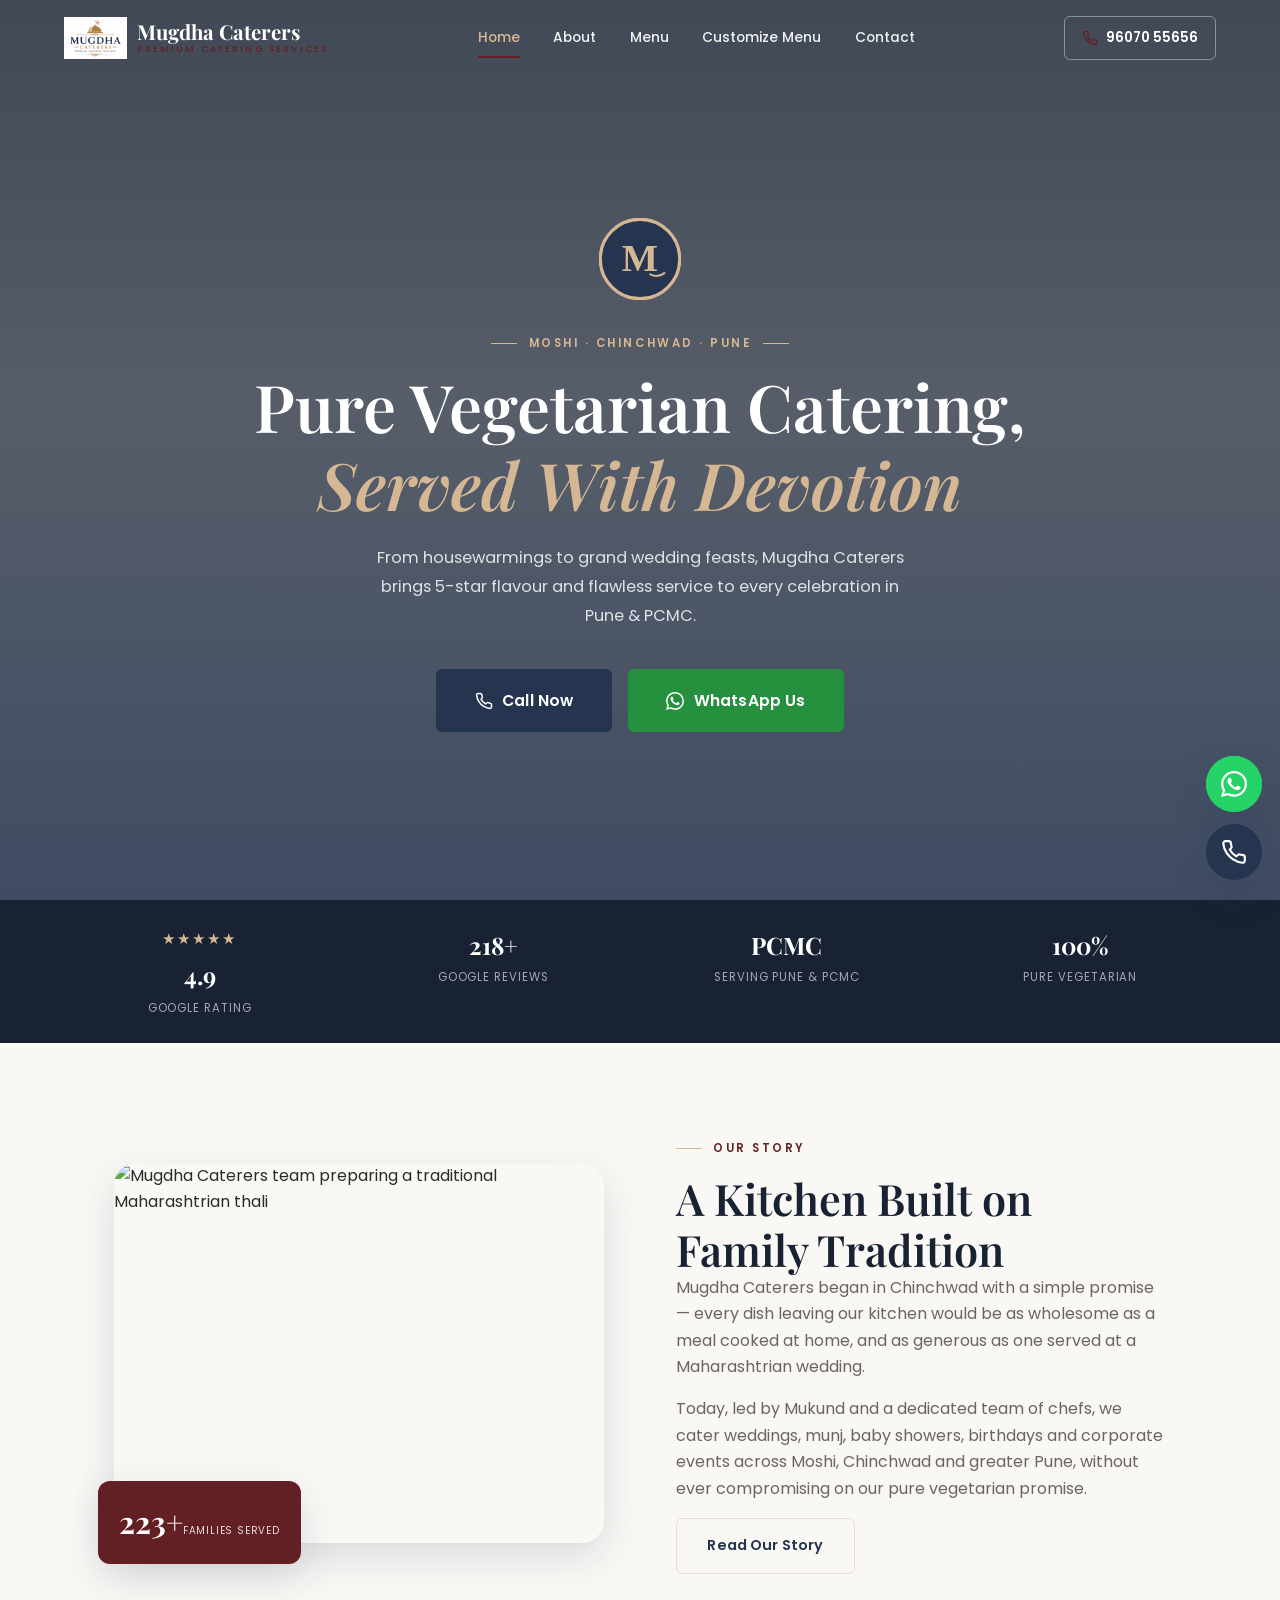
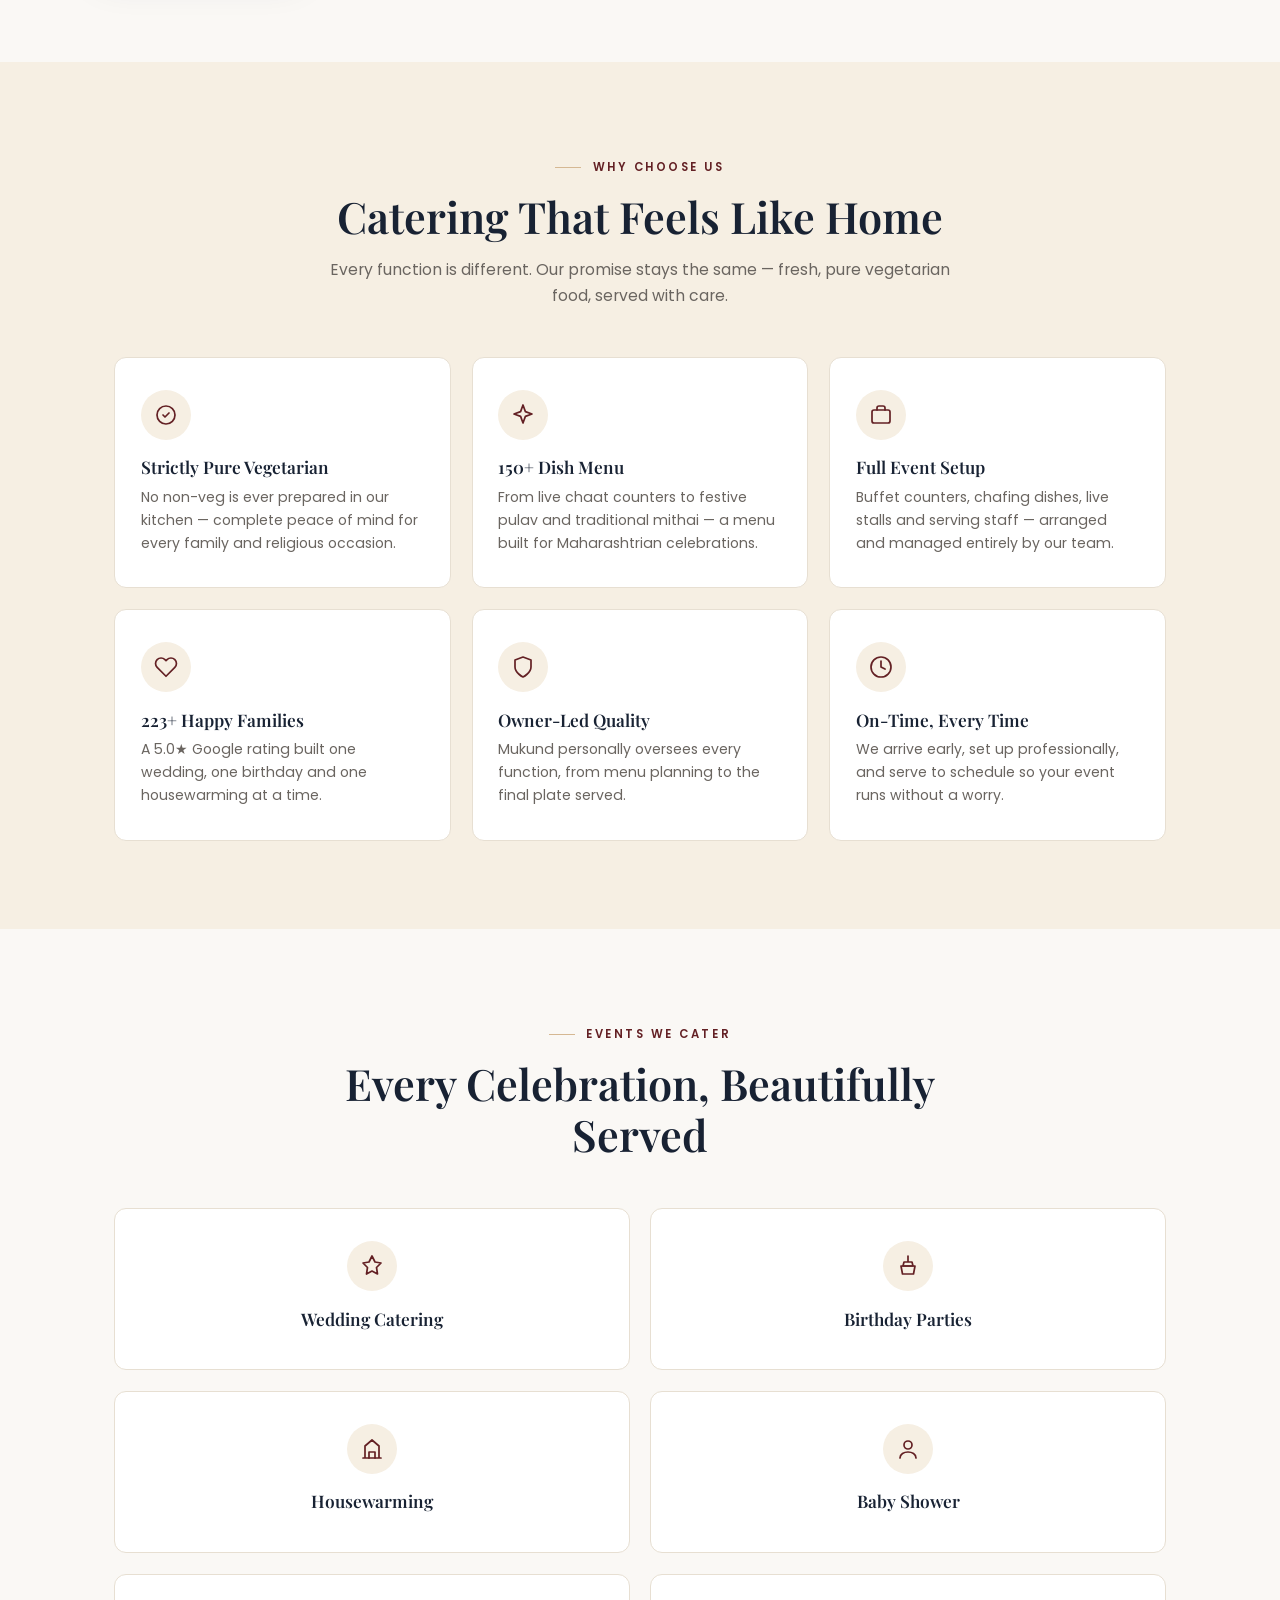
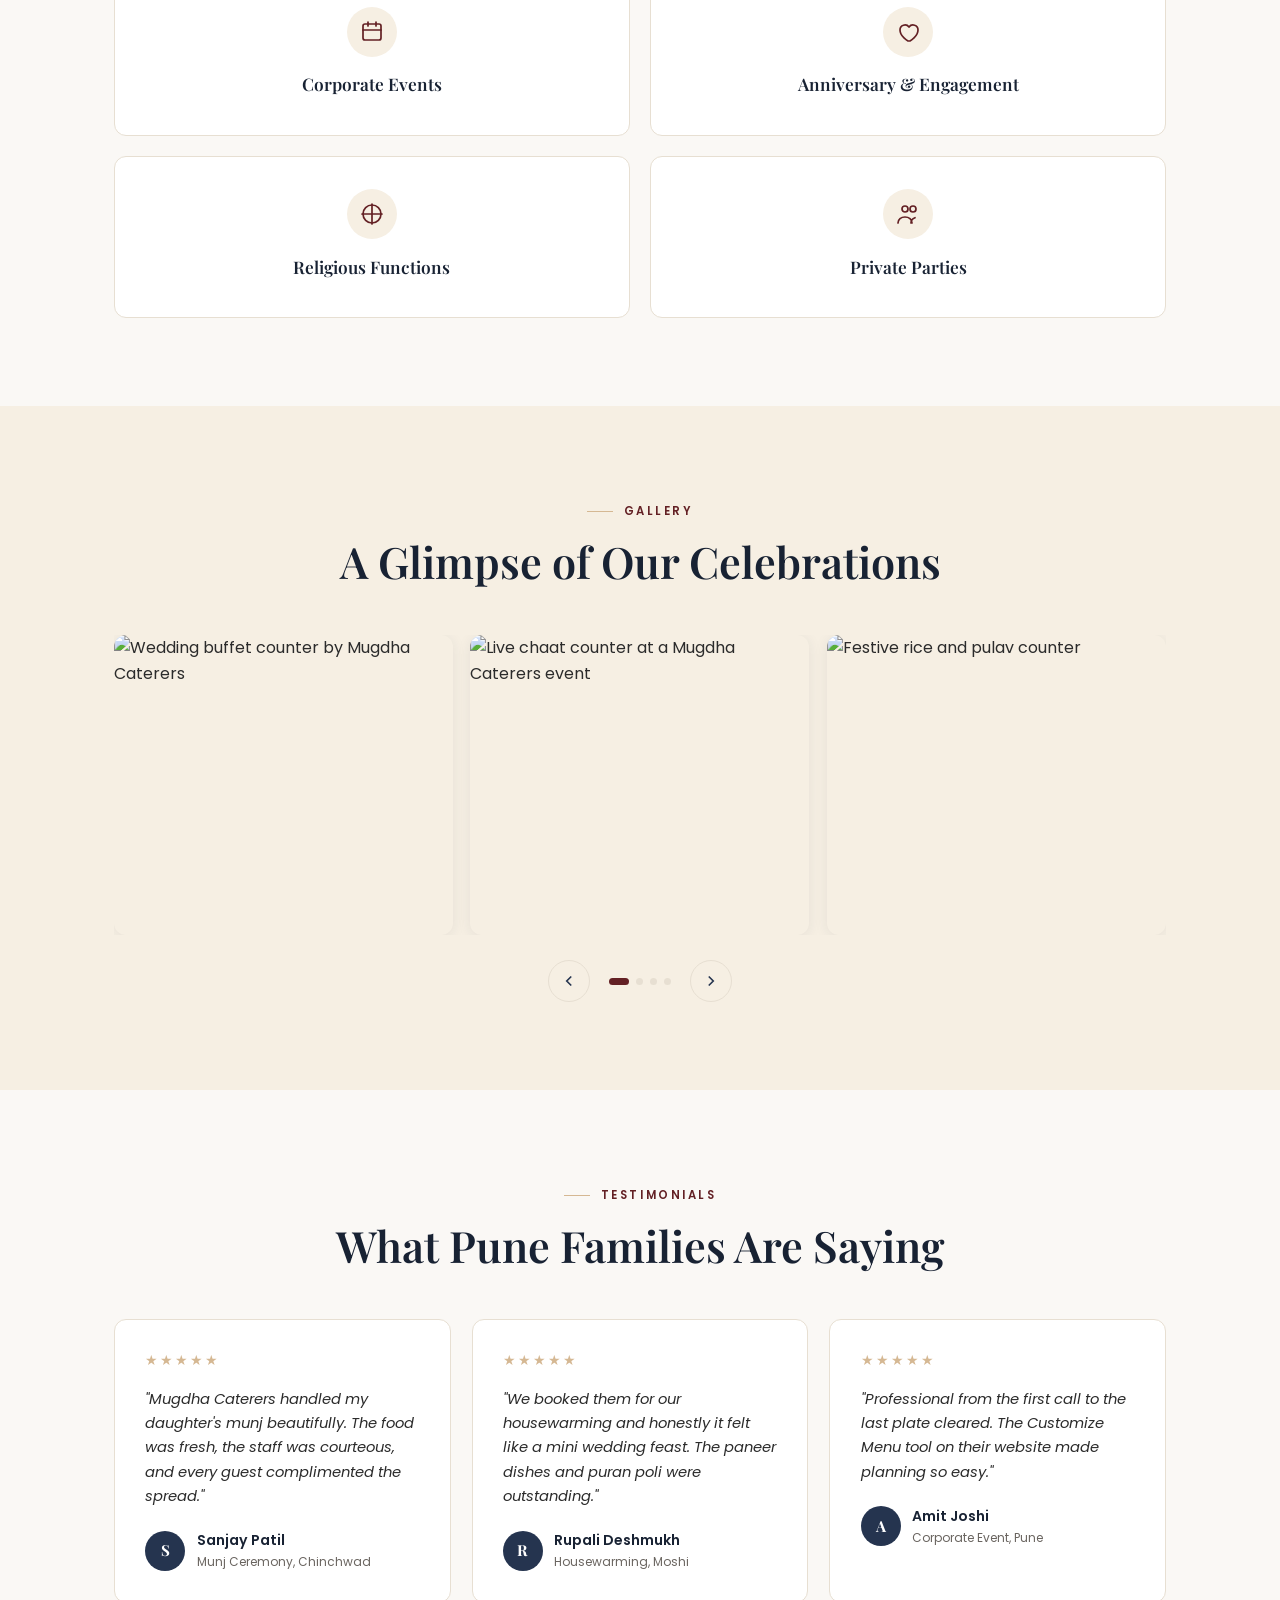
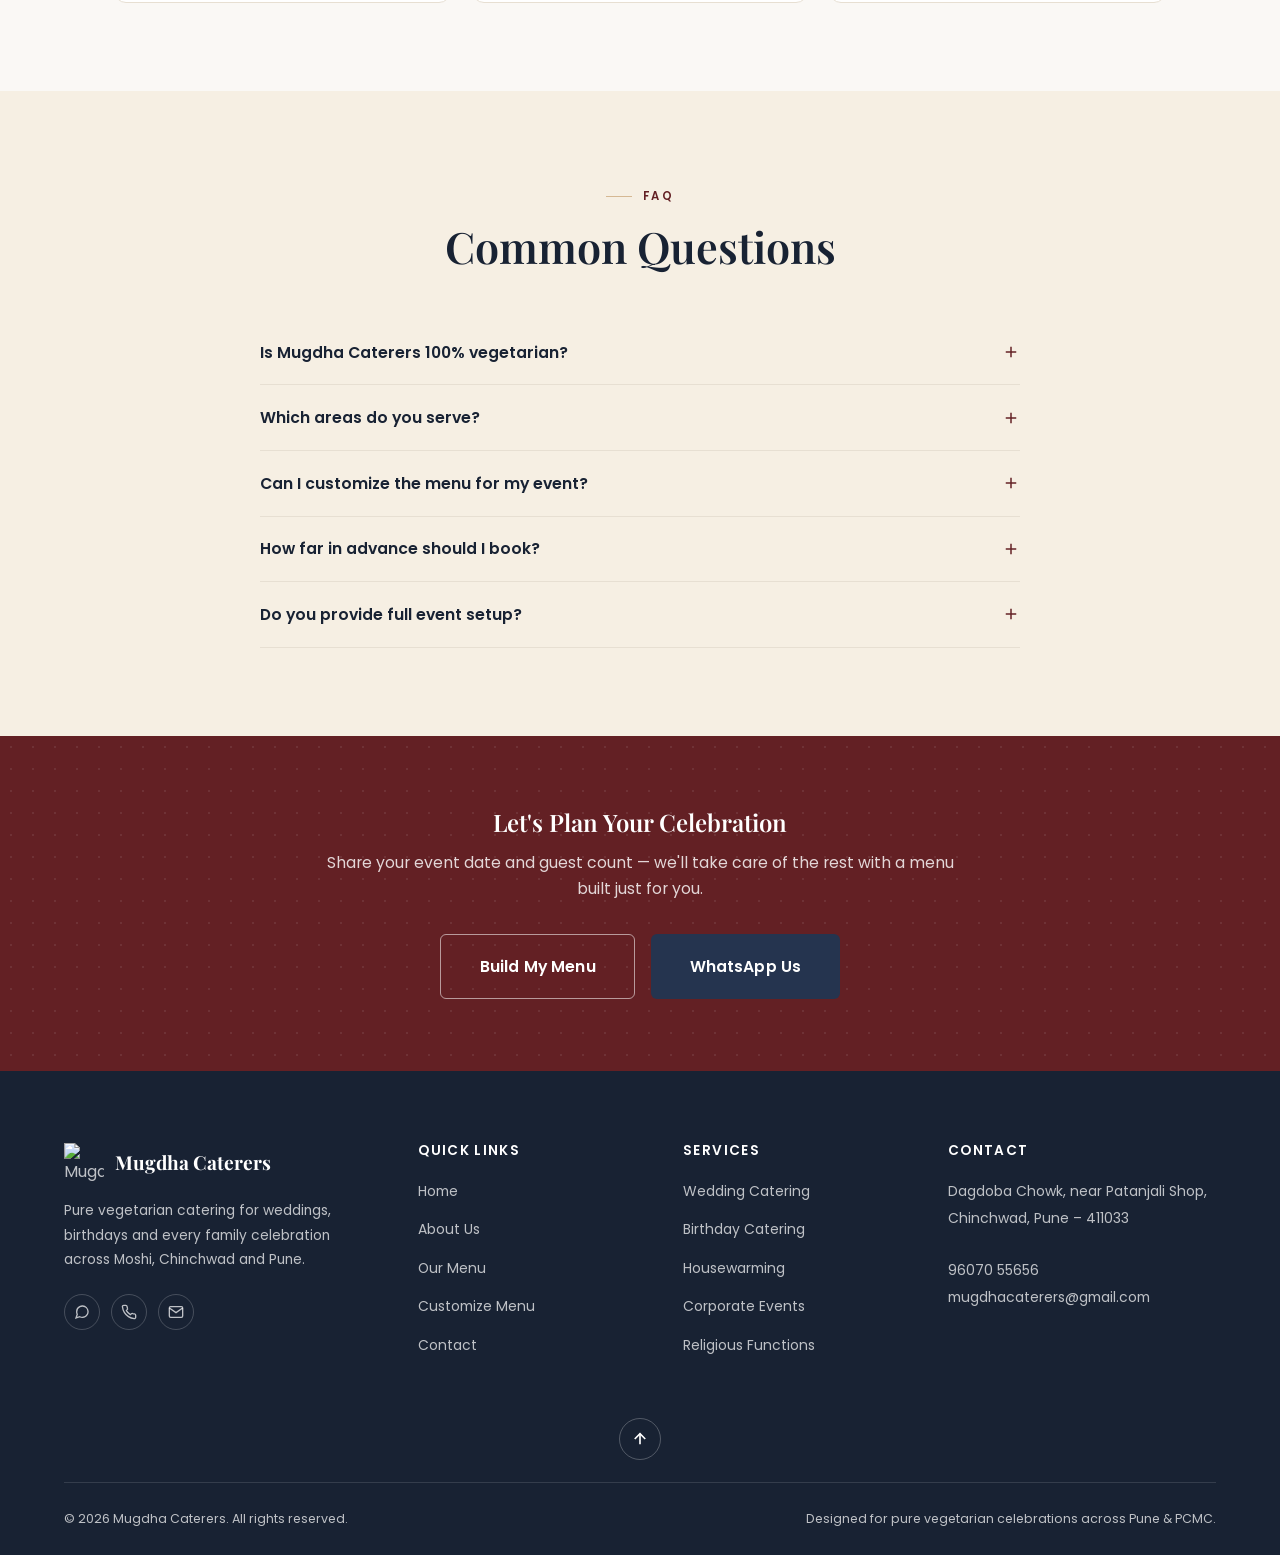
==== index.html @ 94ee7445 "Initial commit" ====
<!DOCTYPE html>
<html lang="en">
<head>
<meta charset="UTF-8" />
<meta name="viewport" content="width=device-width, initial-scale=1.0" />
<title>Mugdha Caterers | Pure Vegetarian Catering in Moshi, Pune</title>
<meta name="description" content="Mugdha Caterers — 5.0★ rated pure vegetarian catering in Moshi &amp; Chinchwad, Pune. Weddings, birthdays, housewarming, corporate &amp; religious functions. 223+ happy families served." />
<meta name="keywords" content="Mugdha Caterers, pure veg catering Moshi, catering services Chinchwad, wedding caterer Pune, birthday catering PCMC" />
<meta name="robots" content="index, follow" />
<link rel="canonical" href="https://mugdhacaterers.in/index.html" />
<meta property="og:type" content="website" />
<meta property="og:title" content="Mugdha Caterers | Pure Vegetarian Catering in Moshi, Pune" />
<meta property="og:description" content="5.0★ rated pure vegetarian catering for weddings, birthdays and every celebration across Moshi, Chinchwad &amp; PCMC." />
<meta property="og:image" content="hero.jpg" />
<meta property="og:url" content="https://mugdhacaterers.in/index.html" />
<meta name="twitter:card" content="summary_large_image" />
<meta name="twitter:title" content="Mugdha Caterers | Pure Vegetarian Catering in Moshi, Pune" />
<meta name="twitter:description" content="5.0★ rated pure vegetarian catering for weddings, birthdays and every celebration across Moshi, Chinchwad &amp; PCMC." />
<script type="application/ld+json">
{"@context":"https://schema.org","@type":"LocalBusiness","name":"Mugdha Caterers","image":"https://mugdhacaterers.in/logo-full.png","telephone":"+919607055656","email":"mugdhacaterers@gmail.com","priceRange":"$$","servesCuisine":"Indian Vegetarian","address":{"@type":"PostalAddress","streetAddress":"Dagdoba Chowk, near Patanjali Shop, Chinchwad","addressLocality":"Pune","addressRegion":"Maharashtra","postalCode":"411033","addressCountry":"IN"},"areaServed":["Moshi","Chinchwad","PCMC","Pune"],"aggregateRating":{"@type":"AggregateRating","ratingValue":"5.0","reviewCount":"223"},"url":"https://mugdhacaterers.in"}
</script>
<link rel="icon" type="image/svg+xml" href="favicon.svg" />
<link rel="preconnect" href="https://fonts.googleapis.com">
<link href="https://fonts.googleapis.com/css2?family=Playfair+Display:ital,wght@0,500;0,600;0,700;1,500;1,600&family=Poppins:wght@400;500;600;700&display=swap" rel="stylesheet">
<link rel="stylesheet" href="style.css" />
</head>
<body>

<!-- NAV -->
<nav class="site-nav on-dark" id="siteNav">
  <div class="nav-inner">
    <a href="index.html" class="nav-logo">
      <img src="logo.png" alt="Mugdha Caterers logo" width="42" height="42" />
      <span class="nav-logo-text">Mugdha Caterers<span>Premium Catering Services</span></span>
    </a>
    <div class="nav-links">
      <a href="index.html">Home</a>
      <a href="about.html">About</a>
      <a href="menu.html">Menu</a>
      <a href="customize-menu.html">Customize Menu</a>
      <a href="contact.html">Contact</a>
    </div>
    <div class="nav-cta">
      <a href="tel:+919607055656" class="nav-call"><svg viewBox="0 0 24 24" fill="none"><path d="M22 16.92v3a2 2 0 0 1-2.18 2 19.79 19.79 0 0 1-8.63-3.07 19.5 19.5 0 0 1-6-6 19.79 19.79 0 0 1-3.07-8.67A2 2 0 0 1 4.11 2h3a2 2 0 0 1 2 1.72c.12.89.32 1.76.59 2.6a2 2 0 0 1-.45 2.11L8.09 9.91a16 16 0 0 0 6 6l1.48-1.16a2 2 0 0 1 2.11-.45c.84.27 1.71.47 2.6.59A2 2 0 0 1 22 16.92z"/></svg>96070 55656</a>
    </div>
    <button class="nav-toggle" id="navToggle" aria-label="Toggle menu" aria-expanded="false">
      <span></span><span></span><span></span>
    </button>
  </div>
</nav>
<div class="nav-mobile" id="navMobile">
  <div class="nav-mobile-inner">
    <a href="index.html">Home</a>
    <a href="about.html">About</a>
    <a href="menu.html">Menu</a>
    <a href="customize-menu.html">Customize Menu</a>
    <a href="contact.html">Contact</a>
    <a href="tel:+919607055656" class="btn btn-navy btn-block">Call 96070 55656</a>
  </div>
</div>

<!-- HERO -->
<header class="hero">
  <div class="hero-bg"></div>
  <div class="hero-content">
    <img src="favicon.svg" alt="" class="hero-mark" width="82" height="82" />
    <div class="eyebrow">Moshi · Chinchwad · Pune</div>
    <h1 class="hero-title">Pure Vegetarian Catering, <em>Served With Devotion</em></h1>
    <p class="hero-sub">From housewarmings to grand wedding feasts, Mugdha Caterers brings 5-star flavour and flawless service to every celebration in Pune &amp; PCMC.</p>
    <div class="hero-btns">
      <a href="tel:+919607055656" class="btn btn-navy btn-lg"><svg viewBox="0 0 24 24" fill="none" stroke="currentColor" stroke-width="2"><path d="M22 16.92v3a2 2 0 0 1-2.18 2 19.79 19.79 0 0 1-8.63-3.07 19.5 19.5 0 0 1-6-6 19.79 19.79 0 0 1-3.07-8.67A2 2 0 0 1 4.11 2h3a2 2 0 0 1 2 1.72c.12.89.32 1.76.59 2.6a2 2 0 0 1-.45 2.11L8.09 9.91a16 16 0 0 0 6 6l1.48-1.16a2 2 0 0 1 2.11-.45c.84.27 1.71.47 2.6.59A2 2 0 0 1 22 16.92z"/></svg>Call Now</a>
      <a href="https://wa.me/919607055656?text=Hello%20Mugdha%20Caterers%2C%20I%20would%20like%20to%20enquire%20about%20catering." class="btn btn-wa btn-lg" target="_blank" rel="noopener"><svg viewBox="0 0 24 24" fill="currentColor"><path d="M17.472 14.382c-.297-.149-1.758-.867-2.03-.967-.273-.099-.471-.148-.67.15-.197.297-.767.966-.94 1.164-.173.199-.347.223-.644.075-.297-.15-1.255-.463-2.39-1.475-.883-.788-1.48-1.761-1.653-2.059-.173-.297-.018-.458.13-.606.134-.133.298-.347.446-.52.149-.174.198-.298.298-.497.099-.198.05-.371-.025-.52-.075-.149-.669-1.612-.916-2.207-.242-.579-.487-.5-.669-.51-.173-.008-.371-.01-.57-.01-.198 0-.52.074-.792.372-.272.297-1.04 1.016-1.04 2.479 0 1.462 1.065 2.875 1.213 3.074.149.198 2.096 3.2 5.077 4.487.709.306 1.262.489 1.694.625.712.227 1.36.195 1.871.118.571-.085 1.758-.719 2.006-1.413.248-.694.248-1.289.173-1.413-.074-.124-.272-.198-.57-.347m-5.421 7.403h-.004a9.87 9.87 0 01-5.031-1.378l-.361-.214-3.741.982.998-3.648-.235-.374a9.86 9.86 0 01-1.51-5.26c.001-5.45 4.436-9.884 9.888-9.884 2.64 0 5.122 1.03 6.988 2.898a9.825 9.825 0 012.893 6.994c-.003 5.45-4.437 9.884-9.885 9.884m8.413-18.297A11.815 11.815 0 0012.05 0C5.495 0 .16 5.335.157 11.892c0 2.096.547 4.142 1.588 5.945L.057 24l6.305-1.654a11.882 11.882 0 005.683 1.448h.005c6.554 0 11.89-5.335 11.893-11.893a11.821 11.821 0 00-3.48-8.413z"/></svg>WhatsApp Us</a>
    </div>
  </div>
</header>

<!-- TRUST BAR -->
<section class="trust-bar" aria-label="Why families trust Mugdha Caterers">
  <div class="trust-inner">
    <div class="trust-item"><div class="stars">★★★★★</div><div class="val"><span data-count="5.0" data-decimals="1">5.0</span></div><div class="lbl">Google Rating</div></div>
    <div class="trust-item"><div class="val"><span data-count="223" data-suffix="+">0+</span></div><div class="lbl">Google Reviews</div></div>
    <div class="trust-item"><div class="val">PCMC</div><div class="lbl">Serving Pune &amp; PCMC</div></div>
    <div class="trust-item"><div class="val">100%</div><div class="lbl">Pure Vegetarian</div></div>
  </div>
</section>

<!-- ABOUT PREVIEW -->
<section class="section reveal">
  <div class="container">
    <div class="split">
      <div class="split-media">
        <img src="about.jpg" alt="Mugdha Caterers team preparing a traditional Maharashtrian thali" loading="lazy" />
        <div class="split-badge"><span class="num">223+</span><span class="lbl">Families Served</span></div>
      </div>
      <div class="split-text">
        <div class="eyebrow">Our Story</div>
        <h2 class="heading">A Kitchen Built on Family Tradition</h2>
        <p>Mugdha Caterers began in Chinchwad with a simple promise — every dish leaving our kitchen would be as wholesome as a meal cooked at home, and as generous as one served at a Maharashtrian wedding.</p>
        <p>Today, led by Mukund and a dedicated team of chefs, we cater weddings, munj, baby showers, birthdays and corporate events across Moshi, Chinchwad and greater Pune, without ever compromising on our pure vegetarian promise.</p>
        <a href="about.html" class="btn btn-ghost">Read Our Story</a>
      </div>
    </div>
  </div>
</section>

<!-- WHY CHOOSE US -->
<section class="section tan reveal">
  <div class="container">
    <div class="section-head center">
      <div class="eyebrow" style="justify-content:center;">Why Choose Us</div>
      <h2 class="heading">Catering That Feels Like Home</h2>
      <p>Every function is different. Our promise stays the same — fresh, pure vegetarian food, served with care.</p>
    </div>
    <div class="why-grid">
      <div class="why-card">
        <div class="why-icon"><svg viewBox="0 0 24 24"><circle cx="12" cy="12" r="9"/><path d="M9 12l2 2 4-4"/></svg></div>
        <h3>Strictly Pure Vegetarian</h3>
        <p>No non-veg is ever prepared in our kitchen — complete peace of mind for every family and religious occasion.</p>
      </div>
      <div class="why-card">
        <div class="why-icon"><svg viewBox="0 0 24 24"><path d="M12 2l2.4 6.6L21 11l-6.6 2.4L12 20l-2.4-6.6L3 11l6.6-2.4z"/></svg></div>
        <h3>150+ Dish Menu</h3>
        <p>From live chaat counters to festive pulav and traditional mithai — a menu built for Maharashtrian celebrations.</p>
      </div>
      <div class="why-card">
        <div class="why-icon"><svg viewBox="0 0 24 24"><rect x="3" y="7" width="18" height="13" rx="2"/><path d="M8 7V5a2 2 0 012-2h4a2 2 0 012 2v2"/></svg></div>
        <h3>Full Event Setup</h3>
        <p>Buffet counters, chafing dishes, live stalls and serving staff — arranged and managed entirely by our team.</p>
      </div>
      <div class="why-card">
        <div class="why-icon"><svg viewBox="0 0 24 24"><path d="M20.84 4.61a5.5 5.5 0 00-7.78 0L12 5.67l-1.06-1.06a5.5 5.5 0 00-7.78 7.78L12 21.23l8.84-8.84a5.5 5.5 0 000-7.78z"/></svg></div>
        <h3>223+ Happy Families</h3>
        <p>A 5.0★ Google rating built one wedding, one birthday and one housewarming at a time.</p>
      </div>
      <div class="why-card">
        <div class="why-icon"><svg viewBox="0 0 24 24"><path d="M12 22s8-4 8-10V5l-8-3-8 3v7c0 6 8 10 8 10z"/></svg></div>
        <h3>Owner-Led Quality</h3>
        <p>Mukund personally oversees every function, from menu planning to the final plate served.</p>
      </div>
      <div class="why-card">
        <div class="why-icon"><svg viewBox="0 0 24 24"><circle cx="12" cy="12" r="10"/><path d="M12 6v6l4 2"/></svg></div>
        <h3>On-Time, Every Time</h3>
        <p>We arrive early, set up professionally, and serve to schedule so your event runs without a worry.</p>
      </div>
    </div>
  </div>
</section>

<!-- EVENTS WE CATER -->
<section class="section reveal">
  <div class="container">
    <div class="section-head center">
      <div class="eyebrow" style="justify-content:center;">Events We Cater</div>
      <h2 class="heading">Every Celebration, Beautifully Served</h2>
    </div>
    <div class="why-grid" style="grid-template-columns:repeat(2,1fr);">
      <div class="why-card text-center"><div class="why-icon" style="margin:0 auto 1.1rem;"><svg viewBox="0 0 24 24"><path d="M12 2l3 6 6 1-4.5 4.5L17.5 20 12 17l-5.5 3 1-6.5L3 9l6-1z"/></svg></div><h3>Wedding Catering</h3></div>
      <div class="why-card text-center"><div class="why-icon" style="margin:0 auto 1.1rem;"><svg viewBox="0 0 24 24"><path d="M12 2v6M8 8h8l1 4H7l1-4z"/><path d="M5 12h14l-1.5 8h-11z"/></svg></div><h3>Birthday Parties</h3></div>
      <div class="why-card text-center"><div class="why-icon" style="margin:0 auto 1.1rem;"><svg viewBox="0 0 24 24"><path d="M3 21h18M5 21V9l7-6 7 6v12"/><path d="M9 21v-6h6v6"/></svg></div><h3>Housewarming</h3></div>
      <div class="why-card text-center"><div class="why-icon" style="margin:0 auto 1.1rem;"><svg viewBox="0 0 24 24"><circle cx="12" cy="8" r="4"/><path d="M4 21c0-4 4-6 8-6s8 2 8 6"/></svg></div><h3>Baby Shower</h3></div>
      <div class="why-card text-center"><div class="why-icon" style="margin:0 auto 1.1rem;"><svg viewBox="0 0 24 24"><rect x="3" y="4" width="18" height="16" rx="2"/><path d="M8 2v4M16 2v4M3 10h18"/></svg></div><h3>Corporate Events</h3></div>
      <div class="why-card text-center"><div class="why-icon" style="margin:0 auto 1.1rem;"><svg viewBox="0 0 24 24"><path d="M12 21s-8-4.5-8-11a5 5 0 019-3 5 5 0 019 3c0 6.5-8 11-8 11z"/></svg></div><h3>Anniversary &amp; Engagement</h3></div>
      <div class="why-card text-center"><div class="why-icon" style="margin:0 auto 1.1rem;"><svg viewBox="0 0 24 24"><path d="M12 2v20M2 12h20"/><circle cx="12" cy="12" r="9"/></svg></div><h3>Religious Functions</h3></div>
      <div class="why-card text-center"><div class="why-icon" style="margin:0 auto 1.1rem;"><svg viewBox="0 0 24 24"><circle cx="9" cy="7" r="3"/><circle cx="17" cy="7" r="3"/><path d="M2 21c0-3.5 3-6 7-6s7 2.5 7 6M15 21c0-2.5 1.5-4.5 4-5.3"/></svg></div><h3>Private Parties</h3></div>
    </div>
  </div>
</section>

<!-- GALLERY -->
<section class="section tan reveal">
  <div class="container">
    <div class="section-head center">
      <div class="eyebrow" style="justify-content:center;">Gallery</div>
      <h2 class="heading">A Glimpse of Our Celebrations</h2>
    </div>
    <div class="gallery-wrap">
      <div class="gallery-track-outer">
        <div class="gallery-track" id="galleryTrack">
          <div class="gallery-slide"><img src="gallery1.jpg" alt="Wedding buffet counter by Mugdha Caterers" loading="lazy" /></div>
          <div class="gallery-slide"><img src="gallery2.jpg" alt="Live chaat counter at a Mugdha Caterers event" loading="lazy" /></div>
          <div class="gallery-slide"><img src="gallery3.jpg" alt="Festive rice and pulav counter" loading="lazy" /></div>
          <div class="gallery-slide"><img src="gallery4.jpg" alt="Traditional Maharashtrian thali by Mugdha Caterers" loading="lazy" /></div>
          <div class="gallery-slide"><img src="gallery5.jpg" alt="Dessert counter with mithai varieties" loading="lazy" /></div>
          <div class="gallery-slide"><img src="gallery6.jpg" alt="Guests being served at a Mugdha Caterers event" loading="lazy" /></div>
        </div>
      </div>
      <div class="gallery-controls">
        <button class="gallery-arrow" id="galleryPrev" aria-label="Previous slide"><svg viewBox="0 0 24 24"><polyline points="15,18 9,12 15,6"/></svg></button>
        <div class="gallery-dots" id="galleryDots"></div>
        <button class="gallery-arrow" id="galleryNext" aria-label="Next slide"><svg viewBox="0 0 24 24"><polyline points="9,18 15,12 9,6"/></svg></button>
      </div>
    </div>
  </div>
</section>

<!-- TESTIMONIALS -->
<section class="section reveal">
  <div class="container">
    <div class="section-head center">
      <div class="eyebrow" style="justify-content:center;">Testimonials</div>
      <h2 class="heading">What Pune Families Are Saying</h2>
    </div>
    <div class="testi-grid">
      <div class="testi-card">
        <div class="testi-stars">★★★★★</div>
        <p>"Mugdha Caterers handled my daughter's munj beautifully. The food was fresh, the staff was courteous, and every guest complimented the spread."</p>
        <div class="testi-who"><div class="testi-avatar">S</div><div><div class="testi-name">Sanjay Patil</div><div class="testi-event">Munj Ceremony, Chinchwad</div></div></div>
      </div>
      <div class="testi-card">
        <div class="testi-stars">★★★★★</div>
        <p>"We booked them for our housewarming and honestly it felt like a mini wedding feast. The paneer dishes and puran poli were outstanding."</p>
        <div class="testi-who"><div class="testi-avatar">R</div><div><div class="testi-name">Rupali Deshmukh</div><div class="testi-event">Housewarming, Moshi</div></div></div>
      </div>
      <div class="testi-card">
        <div class="testi-stars">★★★★★</div>
        <p>"Professional from the first call to the last plate cleared. The Customize Menu tool on their website made planning so easy."</p>
        <div class="testi-who"><div class="testi-avatar">A</div><div><div class="testi-name">Amit Joshi</div><div class="testi-event">Corporate Event, Pune</div></div></div>
      </div>
    </div>
  </div>
</section>

<!-- FAQ -->
<section class="section tan reveal">
  <div class="container">
    <div class="section-head center">
      <div class="eyebrow" style="justify-content:center;">FAQ</div>
      <h2 class="heading">Common Questions</h2>
    </div>
    <div class="faq-list">
      <div class="faq-item">
        <button class="faq-q" aria-expanded="false">Is Mugdha Caterers 100% vegetarian?<svg viewBox="0 0 24 24"><line x1="12" y1="5" x2="12" y2="19"/><line x1="5" y1="12" x2="19" y2="12"/></svg></button>
        <div class="faq-a"><p>Yes. We are a strictly pure vegetarian kitchen — no non-vegetarian food is ever prepared or served, making us a trusted choice for religious and family functions.</p></div>
      </div>
      <div class="faq-item">
        <button class="faq-q" aria-expanded="false">Which areas do you serve?<svg viewBox="0 0 24 24"><line x1="12" y1="5" x2="12" y2="19"/><line x1="5" y1="12" x2="19" y2="12"/></svg></button>
        <div class="faq-a"><p>We regularly cater across Moshi, Chinchwad, and the wider Pune &amp; PCMC region, and can travel further for larger bookings.</p></div>
      </div>
      <div class="faq-item">
        <button class="faq-q" aria-expanded="false">Can I customize the menu for my event?<svg viewBox="0 0 24 24"><line x1="12" y1="5" x2="12" y2="19"/><line x1="5" y1="12" x2="19" y2="12"/></svg></button>
        <div class="faq-a"><p>Absolutely. Use our Customize Menu tool to pick dishes from every category, add your event details, and send your selection to us directly on WhatsApp.</p></div>
      </div>
      <div class="faq-item">
        <button class="faq-q" aria-expanded="false">How far in advance should I book?<svg viewBox="0 0 24 24"><line x1="12" y1="5" x2="12" y2="19"/><line x1="5" y1="12" x2="19" y2="12"/></svg></button>
        <div class="faq-a"><p>For weddings and large events we recommend booking at least 3-4 weeks ahead. For smaller functions we can often accommodate shorter notice — just call us to check availability.</p></div>
      </div>
      <div class="faq-item">
        <button class="faq-q" aria-expanded="false">Do you provide full event setup?<svg viewBox="0 0 24 24"><line x1="12" y1="5" x2="12" y2="19"/><line x1="5" y1="12" x2="19" y2="12"/></svg></button>
        <div class="faq-a"><p>Yes, we handle buffet counters, chafing dishes, live stalls and serving staff so you can focus entirely on your guests.</p></div>
      </div>
    </div>
  </div>
</section>

<!-- CTA -->
<section class="cta-band">
  <div class="cta-band-inner">
    <h2>Let's Plan Your Celebration</h2>
    <p>Share your event date and guest count — we'll take care of the rest with a menu built just for you.</p>
    <div class="cta-band-btns">
      <a href="customize-menu.html" class="btn btn-outline btn-lg">Build My Menu</a>
      <a href="https://wa.me/919607055656?text=Hello%20Mugdha%20Caterers%2C%20I%20would%20like%20to%20enquire%20about%20catering." class="btn btn-navy btn-lg" target="_blank" rel="noopener">WhatsApp Us</a>
    </div>
  </div>
</section>

<!-- FOOTER -->
<footer class="site-footer">
  <div class="footer-grid">
    <div>
      <a href="index.html" class="footer-brand">
        <img src="images/logo-mark.png" alt="Mugdha Caterers" width="40" height="40" />
        <span class="footer-brand-text">Mugdha Caterers</span>
      </a>
      <p class="footer-desc">Pure vegetarian catering for weddings, birthdays and every family celebration across Moshi, Chinchwad and Pune.</p>
      <div class="footer-social">
        <a href="https://wa.me/919607055656" target="_blank" rel="noopener" aria-label="WhatsApp"><svg viewBox="0 0 24 24"><path d="M21 11.5a8.38 8.38 0 01-.9 3.8 8.5 8.5 0 01-7.6 4.7 8.38 8.38 0 01-3.8-.9L3 21l1.9-5.7a8.38 8.38 0 01-.9-3.8 8.5 8.5 0 014.7-7.6 8.38 8.38 0 013.8-.9h.5a8.48 8.48 0 018 8v.5z"/></svg></a>
        <a href="tel:+919607055656" aria-label="Call"><svg viewBox="0 0 24 24"><path d="M22 16.92v3a2 2 0 01-2.18 2 19.79 19.79 0 01-8.63-3.07 19.5 19.5 0 01-6-6A19.79 19.79 0 012.12 4.18 2 2 0 014.11 2h3a2 2 0 012 1.72c.12.89.32 1.76.59 2.6a2 2 0 01-.45 2.11L8.09 9.91a16 16 0 006 6l1.48-1.16a2 2 0 012.11-.45c.84.27 1.71.47 2.6.59A2 2 0 0122 16.92z"/></svg></a>
        <a href="mailto:mugdhacaterers@gmail.com" aria-label="Email"><svg viewBox="0 0 24 24"><rect x="2" y="4" width="20" height="16" rx="2"/><path d="M22 6l-10 7L2 6"/></svg></a>
      </div>
    </div>
    <div class="footer-col">
      <h4>Quick Links</h4>
      <ul>
        <li><a href="index.html">Home</a></li>
        <li><a href="about.html">About Us</a></li>
        <li><a href="menu.html">Our Menu</a></li>
        <li><a href="customize-menu.html">Customize Menu</a></li>
        <li><a href="contact.html">Contact</a></li>
      </ul>
    </div>
    <div class="footer-col">
      <h4>Services</h4>
      <ul>
        <li><a href="customize-menu.html">Wedding Catering</a></li>
        <li><a href="customize-menu.html">Birthday Catering</a></li>
        <li><a href="customize-menu.html">Housewarming</a></li>
        <li><a href="customize-menu.html">Corporate Events</a></li>
        <li><a href="customize-menu.html">Religious Functions</a></li>
      </ul>
    </div>
    <div class="footer-col">
      <h4>Contact</h4>
      <address>
        Dagdoba Chowk, near Patanjali Shop,<br />Chinchwad, Pune – 411033<br /><br />
        <a href="tel:+919607055656">96070 55656</a><br />
        <a href="mailto:mugdhacaterers@gmail.com">mugdhacaterers@gmail.com</a>
      </address>
    </div>
  </div>
  <button class="back-to-top" id="backToTop" aria-label="Back to top" onclick="window.scrollTo({top:0,behavior:'smooth'})"><svg viewBox="0 0 24 24"><line x1="12" y1="19" x2="12" y2="5"/><polyline points="5,12 12,5 19,12"/></svg></button>
  <div class="footer-bottom">
    <span>© 2026 Mugdha Caterers. All rights reserved.</span>
    <span>Designed for pure vegetarian celebrations across Pune &amp; PCMC.</span>
  </div>
</footer>

<div class="floating-ctas">
  <a href="https://wa.me/919607055656" class="fab fab-wa" target="_blank" rel="noopener" aria-label="Chat on WhatsApp"><svg viewBox="0 0 24 24" fill="currentColor"><path d="M17.472 14.382c-.297-.149-1.758-.867-2.03-.967-.273-.099-.471-.148-.67.15-.197.297-.767.966-.94 1.164-.173.199-.347.223-.644.075-.297-.15-1.255-.463-2.39-1.475-.883-.788-1.48-1.761-1.653-2.059-.173-.297-.018-.458.13-.606.134-.133.298-.347.446-.52.149-.174.198-.298.298-.497.099-.198.05-.371-.025-.52-.075-.149-.669-1.612-.916-2.207-.242-.579-.487-.5-.669-.51-.173-.008-.371-.01-.57-.01-.198 0-.52.074-.792.372-.272.297-1.04 1.016-1.04 2.479 0 1.462 1.065 2.875 1.213 3.074.149.198 2.096 3.2 5.077 4.487.709.306 1.262.489 1.694.625.712.227 1.36.195 1.871.118.571-.085 1.758-.719 2.006-1.413.248-.694.248-1.289.173-1.413-.074-.124-.272-.198-.57-.347m-5.421 7.403h-.004a9.87 9.87 0 01-5.031-1.378l-.361-.214-3.741.982.998-3.648-.235-.374a9.86 9.86 0 01-1.51-5.26c.001-5.45 4.436-9.884 9.888-9.884 2.64 0 5.122 1.03 6.988 2.898a9.825 9.825 0 012.893 6.994c-.003 5.45-4.437 9.884-9.885 9.884m8.413-18.297A11.815 11.815 0 0012.05 0C5.495 0 .16 5.335.157 11.892c0 2.096.547 4.142 1.588 5.945L.057 24l6.305-1.654a11.882 11.882 0 005.683 1.448h.005c6.554 0 11.89-5.335 11.893-11.893a11.821 11.821 0 00-3.48-8.413z"/></svg></a>
  <a href="tel:+919607055656" class="fab fab-call" aria-label="Call Mugdha Caterers"><svg viewBox="0 0 24 24" fill="none" stroke="currentColor" stroke-width="2"><path d="M22 16.92v3a2 2 0 0 1-2.18 2 19.79 19.79 0 0 1-8.63-3.07 19.5 19.5 0 0 1-6-6 19.79 19.79 0 0 1-3.07-8.67A2 2 0 0 1 4.11 2h3a2 2 0 0 1 2 1.72c.12.89.32 1.76.59 2.6a2 2 0 0 1-.45 2.11L8.09 9.91a16 16 0 0 0 6 6l1.48-1.16a2 2 0 0 1 2.11-.45c.84.27 1.71.47 2.6.59A2 2 0 0 1 22 16.92z"/></svg></a>
</div>

<script src="script.js"></script>
</body>
</html>
---- style.css ----
/* ============================================================
   MUGDHA CATERERS — style.css
   Pure Vegetarian Catering · Moshi / Chinchwad, Pune
   Design system: Indian-wedding warmth, minimal & premium.
   ============================================================ */

/* ---------- TOKENS ---------- */
:root {
  /* brand palette (fixed) */
  --navy: #25344F;
  --navy-deep: #182233;
  --slate: #617891;
  --tan: #D5B893;
  --tan-light: #EFE4D2;
  --tan-pale: #F6EFE3;
  --coffee: #6F4D38;
  --maroon: #632024;
  --maroon-deep: #481518;
  --bg: #FAF8F5;
  --white: #FFFFFF;
  --text: #2B2B2B;
  --text-light: #6a6560;
  --line: #E7DFD2;
  --veg: #2F7A42;

  /* type */
  --font-h: 'Playfair Display', 'Georgia', serif;
  --font-b: 'Poppins', 'Segoe UI', sans-serif;

  /* radii / shadow / motion */
  --r-sm: 6px;
  --r-md: 12px;
  --r-lg: 22px;
  --shadow-sm: 0 2px 14px rgba(37, 52, 79, 0.08);
  --shadow-md: 0 14px 40px rgba(37, 52, 79, 0.14);
  --shadow-lg: 0 24px 60px rgba(24, 34, 51, 0.22);
  --t: 0.28s cubic-bezier(.4,0,.2,1);
}

/* ---------- RESET ---------- */
* { margin: 0; padding: 0; box-sizing: border-box; }
html { scroll-behavior: smooth; -webkit-text-size-adjust: 100%; }
body {
  font-family: var(--font-b);
  background: var(--bg);
  color: var(--text);
  font-size: 16px;
  line-height: 1.65;
  overflow-x: hidden;
  -webkit-font-smoothing: antialiased;
}
img { max-width: 100%; display: block; }
a { color: inherit; text-decoration: none; }
ul { list-style: none; }
button { font-family: inherit; cursor: pointer; border: none; background: none; }
input, select, textarea { font-family: inherit; font-size: 1rem; }
svg { display: block; }
:focus-visible { outline: 2.5px solid var(--coffee); outline-offset: 2px; }

h1, h2, h3, h4 { font-family: var(--font-h); font-weight: 600; color: var(--navy-deep); line-height: 1.18; }

.container { max-width: 1180px; margin: 0 auto; padding: 0 5%; }

/* eyebrow label used above headings */
.eyebrow {
  display: inline-flex; align-items: center; gap: 0.7rem;
  font-family: var(--font-b); font-size: 0.72rem; font-weight: 600;
  letter-spacing: 0.22em; text-transform: uppercase; color: var(--maroon);
  margin-bottom: 0.9rem;
}
.eyebrow::before { content: ''; width: 26px; height: 1px; background: var(--tan); }

.heading { font-size: clamp(1.9rem, 4vw, 2.7rem); }
.section-head { max-width: 620px; margin-bottom: 3rem; }
.section-head.center { margin-left: auto; margin-right: auto; text-align: center; }
.section-head p { color: var(--text-light); margin-top: 0.9rem; font-size: 0.98rem; }

/* ---------- SCALLOP DIVIDER (signature motif — thali rim) ---------- */
.thali-divider {
  height: 14px; width: 100%;
  background-image: radial-gradient(circle at 10px 0, transparent 9px, var(--bg) 10px);
  background-size: 20px 20px;
  background-repeat: repeat-x;
}
.thali-divider.on-navy { background-image: radial-gradient(circle at 10px 0, transparent 9px, var(--navy-deep) 10px); }
.thali-divider.on-tan  { background-image: radial-gradient(circle at 10px 0, transparent 9px, var(--tan-pale) 10px); }
.thali-divider.flip { transform: rotate(180deg); }

/* ---------- BUTTONS ---------- */
.btn {
  display: inline-flex; align-items: center; justify-content: center; gap: 0.6rem;
  font-family: var(--font-b); font-weight: 600; font-size: 0.9rem;
  padding: 0.95rem 1.9rem; border-radius: var(--r-sm);
  transition: var(--t); white-space: nowrap; letter-spacing: 0.01em;
}
.btn svg { width: 18px; height: 18px; flex-shrink: 0; }
.btn-navy { background: var(--navy); color: var(--white); }
.btn-navy:hover { background: var(--navy-deep); transform: translateY(-2px); box-shadow: var(--shadow-md); }
.btn-maroon { background: var(--maroon); color: var(--white); }
.btn-maroon:hover { background: var(--maroon-deep); transform: translateY(-2px); box-shadow: var(--shadow-md); }
.btn-outline { background: transparent; color: var(--white); border: 1.5px solid rgba(255,255,255,0.55); }
.btn-outline:hover { background: rgba(255,255,255,0.12); border-color: var(--white); }
.btn-ghost { background: transparent; color: var(--navy); border: 1.5px solid var(--line); }
.btn-ghost:hover { border-color: var(--navy); background: var(--tan-pale); }
.btn-wa { background: #25913f; color: var(--white); }
.btn-wa:hover { background: #1f7a35; transform: translateY(-2px); box-shadow: var(--shadow-md); }
.btn-block { width: 100%; }
.btn-lg { padding: 1.15rem 2.4rem; font-size: 0.98rem; }
.btn[disabled] { opacity: 0.65; cursor: not-allowed; transform: none !important; }

/* ---------- NAVIGATION ---------- */
.site-nav {
  position: fixed; top: 0; left: 0; right: 0; z-index: 900;
  background: rgba(250, 248, 245, 0.0);
  transition: var(--t);
}
.site-nav.scrolled, .site-nav.solid {
  background: rgba(250, 248, 245, 0.97);
  backdrop-filter: blur(10px);
  box-shadow: 0 1px 0 var(--line);
}
.nav-inner {
  max-width: 1280px; margin: 0 auto; padding: 0 5%;
  display: flex; align-items: center; justify-content: space-between;
  height: 76px;
}
.nav-logo { display: flex; align-items: center; gap: 0.65rem; }
.nav-logo img { height: 42px; width: auto; }
.nav-logo-text { font-family: var(--font-h); font-size: 1.28rem; font-weight: 700; color: var(--navy-deep); line-height: 1; }
.nav-logo-text span { display: block; font-family: var(--font-b); font-size: 0.56rem; font-weight: 500; letter-spacing: 0.24em; color: var(--maroon); text-transform: uppercase; margin-top: 3px; }
.site-nav.on-dark .nav-logo-text { color: var(--white); }
.site-nav.on-dark.scrolled .nav-logo-text { color: var(--navy-deep); }

.nav-links { display: none; align-items: center; gap: 2.1rem; }
.nav-links a {
  font-size: 0.86rem; font-weight: 500; color: var(--navy-deep);
  position: relative; padding: 0.4rem 0;
}
.site-nav.on-dark:not(.scrolled) .nav-links a { color: rgba(255,255,255,0.92); }
.nav-links a::after {
  content: ''; position: absolute; left: 0; bottom: -2px; height: 2px; width: 0;
  background: var(--maroon); transition: var(--t);
}
.nav-links a:hover::after, .nav-links a.active::after { width: 100%; }
.nav-links a.active { color: var(--maroon); }
.site-nav.on-dark:not(.scrolled) .nav-links a.active { color: var(--tan); }

.nav-cta { display: none; align-items: center; gap: 0.9rem; }
.nav-call {
  display: flex; align-items: center; gap: 0.5rem;
  font-size: 0.84rem; font-weight: 600; color: var(--navy-deep);
  border: 1.5px solid var(--line); border-radius: var(--r-sm); padding: 0.6rem 1.05rem;
  transition: var(--t);
}
.nav-call:hover { border-color: var(--navy); background: var(--tan-pale); }
.nav-call svg { width: 16px; height: 16px; stroke: var(--maroon); fill: none; stroke-width: 2; }
.site-nav.on-dark:not(.scrolled) .nav-call { color: var(--white); border-color: rgba(255,255,255,0.4); }

.nav-toggle {
  display: flex; flex-direction: column; justify-content: center; gap: 5px;
  width: 42px; height: 42px; align-items: center; z-index: 950;
}
.nav-toggle span { width: 22px; height: 2px; background: var(--navy-deep); border-radius: 2px; transition: var(--t); }
.site-nav.on-dark:not(.scrolled) .nav-toggle span { background: var(--white); }
.nav-toggle.open span:nth-child(1) { transform: translateY(7px) rotate(45deg); }
.nav-toggle.open span:nth-child(2) { opacity: 0; }
.nav-toggle.open span:nth-child(3) { transform: translateY(-7px) rotate(-45deg); }
.nav-toggle.open span { background: var(--navy-deep) !important; }

.nav-mobile {
  position: fixed; top: 0; left: 0; right: 0;
  background: var(--white); box-shadow: var(--shadow-lg);
  max-height: 0; overflow: hidden; transition: max-height 0.38s ease;
  z-index: 899; padding-top: 76px;
}
.nav-mobile.open { max-height: 640px; }
.nav-mobile-inner { padding: 1rem 6% 2rem; display: flex; flex-direction: column; }
.nav-mobile a {
  padding: 1rem 0; font-size: 1.02rem; font-weight: 500; color: var(--navy-deep);
  border-bottom: 1px solid var(--line);
}
.nav-mobile a.active { color: var(--maroon); }
.nav-mobile .btn { margin-top: 1.3rem; }

@media (min-width: 960px) {
  .nav-links { display: flex; }
  .nav-cta { display: flex; }
  .nav-toggle { display: none; }
  .nav-mobile { display: none; }
}

/* ---------- FLOATING CTAs ---------- */
.floating-ctas { position: fixed; right: 18px; bottom: 20px; z-index: 850; display: flex; flex-direction: column; gap: 12px; }
.fab {
  width: 56px; height: 56px; border-radius: 50%;
  display: flex; align-items: center; justify-content: center;
  color: var(--white); box-shadow: var(--shadow-md); transition: var(--t);
}
.fab svg { width: 26px; height: 26px; }
.fab-call { background: var(--navy); }
.fab-call:hover { background: var(--navy-deep); transform: scale(1.08); }
.fab-wa { background: #25D366; }
.fab-wa:hover { background: #1fb857; transform: scale(1.08); }
.fab-wa::before {
  content: ''; position: absolute; inset: 0; border-radius: 50%;
  border: 2px solid #25D366; animation: fabPulse 2.4s ease-out infinite;
}
@keyframes fabPulse { 0% { transform: scale(1); opacity: 0.7; } 100% { transform: scale(1.6); opacity: 0; } }
.fab { position: relative; }

/* ---------- HERO ---------- */
.hero {
  position: relative; min-height: 100vh; display: flex; align-items: center; justify-content: center;
  text-align: center; overflow: hidden; padding: 130px 5% 80px;
}
.hero-bg { position: absolute; inset: 0; z-index: 0; }
.hero-bg img { width: 100%; height: 100%; object-fit: cover; }
.hero-bg::after {
  content: ''; position: absolute; inset: 0;
  background: linear-gradient(180deg, rgba(24,34,51,0.82) 0%, rgba(24,34,51,0.72) 45%, rgba(37,52,79,0.88) 100%);
}
.hero-content { position: relative; z-index: 2; max-width: 780px; }
.hero-mark { width: 82px; height: 82px; margin: 0 auto 1.6rem; }
.hero-content .eyebrow { justify-content: center; color: var(--tan); }
.hero-content .eyebrow::before, .hero-content .eyebrow::after { content: ''; width: 26px; height: 1px; background: var(--tan); }
.hero-title {
  font-size: clamp(2.3rem, 6vw, 4.1rem); color: var(--white); font-weight: 600;
  margin-bottom: 1.3rem;
}
.hero-title em { font-style: italic; color: var(--tan); }
.hero-sub { font-size: 1.02rem; color: rgba(255,255,255,0.82); max-width: 560px; margin: 0 auto 2.4rem; line-height: 1.8; }
.hero-btns { display: flex; flex-wrap: wrap; gap: 1rem; justify-content: center; }

/* ---------- TRUST BAR ---------- */
.trust-bar { background: var(--navy-deep); padding: 1.6rem 5%; }
.trust-inner {
  max-width: 1180px; margin: 0 auto; display: grid; grid-template-columns: repeat(2, 1fr);
  gap: 1.4rem; text-align: center;
}
.trust-item { color: var(--white); }
.trust-item .stars { color: var(--tan); font-size: 0.95rem; letter-spacing: 2px; margin-bottom: 0.35rem; }
.trust-item .val { font-family: var(--font-h); font-size: 1.5rem; font-weight: 700; color: var(--white); }
.trust-item .lbl { font-size: 0.72rem; letter-spacing: 0.08em; text-transform: uppercase; color: rgba(255,255,255,0.6); margin-top: 3px; }
@media (min-width: 700px) { .trust-inner { grid-template-columns: repeat(4, 1fr); } }

/* ---------- GENERIC SECTION ---------- */
.section { padding: 5.5rem 0; }
.section.tan { background: var(--tan-pale); }
.section.navy { background: var(--navy-deep); color: rgba(255,255,255,0.85); }
.section.navy h2, .section.navy h3, .section.navy h4 { color: var(--white); }

/* ---------- ABOUT PREVIEW / SPLIT ---------- */
.split { display: grid; grid-template-columns: 1fr; gap: 2.6rem; align-items: center; }
.split-media { position: relative; }
.split-media img { width: 100%; height: 380px; object-fit: cover; border-radius: var(--r-lg); box-shadow: var(--shadow-md); }
.split-badge {
  position: absolute; bottom: -1.3rem; left: -1rem; background: var(--maroon); color: var(--white);
  padding: 1rem 1.3rem; border-radius: var(--r-md); box-shadow: var(--shadow-md); text-align: center;
}
.split-badge .num { font-family: var(--font-h); font-size: 1.9rem; font-weight: 700; }
.split-badge .lbl { font-size: 0.63rem; letter-spacing: 0.08em; text-transform: uppercase; opacity: 0.85; }
.split-text p { color: var(--text-light); margin-bottom: 1rem; }
@media (min-width: 900px) { .split { grid-template-columns: 1fr 1fr; gap: 4.5rem; } .split.reverse { direction: rtl; } .split.reverse > * { direction: ltr; } }

/* ---------- WHY CHOOSE US ---------- */
.why-grid { display: grid; grid-template-columns: 1fr; gap: 1.3rem; margin-top: 2.5rem; }
.why-card {
  background: var(--white); border: 1px solid var(--line); border-radius: var(--r-md);
  padding: 2rem 1.6rem; transition: var(--t);
}
.why-card:hover { border-color: var(--tan); box-shadow: var(--shadow-sm); transform: translateY(-3px); }
.why-icon {
  width: 50px; height: 50px; border-radius: 50%; background: var(--tan-pale);
  display: flex; align-items: center; justify-content: center; color: var(--maroon); margin-bottom: 1.1rem;
}
.why-icon svg { width: 24px; height: 24px; stroke: currentColor; fill: none; stroke-width: 1.7; stroke-linecap: round; stroke-linejoin: round; }
.why-card h3 { font-size: 1.08rem; margin-bottom: 0.5rem; }
.why-card p { font-size: 0.88rem; color: var(--text-light); }
@media (min-width: 640px) { .why-grid { grid-template-columns: repeat(2, 1fr); } }
@media (min-width: 980px) { .why-grid { grid-template-columns: repeat(3, 1fr); } }

/* ---------- EVENTS WE CATER ---------- */
.events-grid { display: grid; grid-template-columns: repeat(2, 1fr); gap: 1rem; margin-top: 2.5rem; }
.event-card {
  position: relative; border-radius: var(--r-md); overflow: hidden; aspect-ratio: 4/5;
  box-shadow: var(--shadow-sm); transition: var(--t);
}
.event-card img { width: 100%; height: 100%; object-fit: cover; transition: transform 0.6s ease; }
.event-card:hover img { transform: scale(1.08); }
.event-card::after { content: ''; position: absolute; inset: 0; background: linear-gradient(180deg, transparent 45%, rgba(24,34,51,0.88) 100%); }
.event-card span { position: absolute; left: 0.9rem; bottom: 0.9rem; z-index: 2; color: var(--white); font-family: var(--font-h); font-size: 1.02rem; font-weight: 600; }
@media (min-width: 640px) { .events-grid { grid-template-columns: repeat(3, 1fr); } }
@media (min-width: 980px) { .events-grid { grid-template-columns: repeat(4, 1fr); } }

/* ---------- GALLERY ---------- */
.gallery-wrap { position: relative; margin-top: 2.5rem; }
.gallery-track-outer { overflow: hidden; }
.gallery-track { display: flex; gap: 1.1rem; transition: transform 0.5s cubic-bezier(.4,0,.2,1); }
.gallery-slide { flex: 0 0 100%; border-radius: var(--r-md); overflow: hidden; box-shadow: var(--shadow-sm); }
.gallery-slide img { width: 100%; height: 300px; object-fit: cover; }
.gallery-controls { display: flex; align-items: center; justify-content: center; gap: 1.2rem; margin-top: 1.6rem; }
.gallery-arrow {
  width: 42px; height: 42px; border-radius: 50%; border: 1.5px solid var(--line);
  display: flex; align-items: center; justify-content: center; color: var(--navy); transition: var(--t);
}
.gallery-arrow:hover { background: var(--navy); border-color: var(--navy); color: var(--white); }
.gallery-arrow svg { width: 18px; height: 18px; stroke: currentColor; fill: none; stroke-width: 2.2; }
.gallery-dots { display: flex; gap: 0.45rem; }
.gallery-dot { width: 7px; height: 7px; border-radius: 50%; background: var(--line); transition: var(--t); }
.gallery-dot.active { background: var(--maroon); width: 20px; border-radius: 4px; }
@media (min-width: 640px) { .gallery-slide { flex-basis: calc(50% - 0.55rem); } }
@media (min-width: 980px) { .gallery-slide { flex-basis: calc(33.333% - 0.74rem); } }

/* ---------- TESTIMONIALS ---------- */
.testi-grid { display: grid; grid-template-columns: 1fr; gap: 1.3rem; margin-top: 2.5rem; }
.testi-card {
  background: var(--white); border-radius: var(--r-md); padding: 1.9rem;
  border: 1px solid var(--line); position: relative;
}
.testi-stars { color: var(--tan); font-size: 0.85rem; letter-spacing: 2px; margin-bottom: 0.9rem; }
.testi-card p { font-size: 0.92rem; color: var(--text); margin-bottom: 1.3rem; font-style: italic; }
.testi-who { display: flex; align-items: center; gap: 0.7rem; }
.testi-avatar {
  width: 40px; height: 40px; border-radius: 50%; background: var(--navy);
  color: var(--white); display: flex; align-items: center; justify-content: center;
  font-family: var(--font-h); font-weight: 700; font-size: 0.95rem; flex-shrink: 0;
}
.testi-name { font-weight: 600; font-size: 0.88rem; color: var(--navy-deep); }
.testi-event { font-size: 0.75rem; color: var(--text-light); }
@media (min-width: 700px) { .testi-grid { grid-template-columns: repeat(2, 1fr); } }
@media (min-width: 1024px) { .testi-grid { grid-template-columns: repeat(3, 1fr); } }

/* ---------- FAQ ---------- */
.faq-list { max-width: 760px; margin: 2.5rem auto 0; }
.faq-item { border-bottom: 1px solid var(--line); }
.faq-q {
  width: 100%; display: flex; align-items: center; justify-content: space-between; gap: 1rem;
  padding: 1.3rem 0; text-align: left; font-weight: 600; font-size: 0.98rem; color: var(--navy-deep);
}
.faq-q svg { width: 18px; height: 18px; stroke: var(--maroon); fill: none; stroke-width: 2; flex-shrink: 0; transition: var(--t); }
.faq-item.open .faq-q svg { transform: rotate(45deg); }
.faq-a { max-height: 0; overflow: hidden; transition: max-height 0.35s ease; }
.faq-item.open .faq-a { max-height: 300px; }
.faq-a p { padding-bottom: 1.3rem; color: var(--text-light); font-size: 0.9rem; max-width: 640px; }

/* ---------- CTA BAND ---------- */
.cta-band { background: var(--maroon); padding: 4.5rem 5%; text-align: center; position: relative; overflow: hidden; }
.cta-band::before {
  content: ''; position: absolute; inset: 0; opacity: 0.08;
  background-image: radial-gradient(circle, var(--white) 1.5px, transparent 1.5px);
  background-size: 22px 22px;
}
.cta-band-inner { position: relative; max-width: 640px; margin: 0 auto; }
.cta-band h2 { color: var(--white); margin-bottom: 0.9rem; }
.cta-band p { color: rgba(255,255,255,0.82); margin-bottom: 2rem; font-size: 0.98rem; }
.cta-band-btns { display: flex; flex-wrap: wrap; gap: 1rem; justify-content: center; }

/* ---------- FOOTER ---------- */
.site-footer { background: var(--navy-deep); color: rgba(255,255,255,0.72); padding: 4.5rem 5% 0; }
.footer-grid { max-width: 1180px; margin: 0 auto; display: grid; grid-template-columns: 1fr; gap: 2.6rem; padding-bottom: 3rem; }
.footer-brand { display: flex; align-items: center; gap: 0.7rem; margin-bottom: 1rem; }
.footer-brand img { height: 40px; }
.footer-brand-text { font-family: var(--font-h); color: var(--white); font-size: 1.2rem; font-weight: 700; }
.footer-desc { font-size: 0.86rem; line-height: 1.8; max-width: 320px; }
.footer-social { display: flex; gap: 0.7rem; margin-top: 1.3rem; }
.footer-social a {
  width: 36px; height: 36px; border-radius: 50%; border: 1px solid rgba(255,255,255,0.2);
  display: flex; align-items: center; justify-content: center; transition: var(--t);
}
.footer-social a:hover { background: var(--tan); border-color: var(--tan); color: var(--navy-deep); }
.footer-social svg { width: 16px; height: 16px; stroke: currentColor; fill: none; stroke-width: 2; }
.footer-col h4 { color: var(--white); font-size: 0.85rem; letter-spacing: 0.1em; text-transform: uppercase; margin-bottom: 1.2rem; font-family: var(--font-b); }
.footer-col ul li { margin-bottom: 0.75rem; }
.footer-col ul li a { font-size: 0.87rem; transition: var(--t); }
.footer-col ul li a:hover { color: var(--tan); padding-left: 4px; }
.footer-col address { font-style: normal; font-size: 0.87rem; line-height: 1.9; }
.footer-bottom {
  border-top: 1px solid rgba(255,255,255,0.12); padding: 1.6rem 0; max-width: 1180px; margin: 0 auto;
  display: flex; flex-direction: column; gap: 0.8rem; align-items: center; text-align: center; font-size: 0.78rem;
}
.footer-bottom a { text-decoration: underline; text-underline-offset: 2px; }
.back-to-top {
  width: 42px; height: 42px; border-radius: 50%; border: 1px solid rgba(255,255,255,0.25);
  display: flex; align-items: center; justify-content: center; margin: 0 auto 1.4rem; transition: var(--t);
}
.back-to-top:hover { background: var(--tan); border-color: var(--tan); }
.back-to-top svg { width: 18px; height: 18px; stroke: var(--white); fill: none; stroke-width: 2.2; }
.back-to-top:hover svg { stroke: var(--navy-deep); }
@media (min-width: 720px) { .footer-grid { grid-template-columns: 1.4fr 1fr 1fr 1.2fr; } }
@media (min-width: 720px) { .footer-bottom { flex-direction: row; justify-content: space-between; } }

/* ---------- REVEAL ANIM ---------- */
.reveal { opacity: 0; transform: translateY(24px); transition: opacity 0.7s ease, transform 0.7s ease; }
.reveal.visible { opacity: 1; transform: translateY(0); }
@media (prefers-reduced-motion: reduce) {
  .reveal { opacity: 1; transform: none; transition: none; }
  * { animation-duration: 0.001ms !important; transition-duration: 0.001ms !important; }
}

/* ---------- PAGE HEADER (inner pages) ---------- */
.page-head {
  position: relative; margin-top: 76px; padding: 6rem 5% 4.5rem; text-align: center; overflow: hidden;
}
.page-head-bg { position: absolute; inset: 0; z-index: 0; }
.page-head-bg img { width: 100%; height: 100%; object-fit: cover; }
.page-head-bg::after { content: ''; position: absolute; inset: 0; background: linear-gradient(180deg, rgba(24,34,51,0.86), rgba(37,52,79,0.9)); }
.page-head-content { position: relative; z-index: 2; max-width: 640px; margin: 0 auto; }
.page-head .eyebrow { justify-content: center; color: var(--tan); }
.page-head h1 { color: var(--white); font-size: clamp(2rem, 5vw, 3.1rem); }
.page-head p { color: rgba(255,255,255,0.78); margin-top: 1rem; font-size: 0.96rem; }
.breadcrumb { display: flex; justify-content: center; gap: 0.5rem; font-size: 0.78rem; color: rgba(255,255,255,0.6); margin-top: 1.1rem; }
.breadcrumb a:hover { color: var(--tan); }

/* ---------- TIMELINE (about) ---------- */
.timeline { max-width: 760px; margin: 3rem auto 0; position: relative; }
.timeline::before { content: ''; position: absolute; left: 19px; top: 6px; bottom: 6px; width: 1.5px; background: var(--line); }
.timeline-item { position: relative; padding-left: 3.6rem; padding-bottom: 2.6rem; }
.timeline-item:last-child { padding-bottom: 0; }
.timeline-dot {
  position: absolute; left: 0; top: 0; width: 40px; height: 40px; border-radius: 50%;
  background: var(--white); border: 1.5px solid var(--tan); display: flex; align-items: center; justify-content: center;
  font-family: var(--font-h); font-weight: 700; color: var(--maroon); font-size: 0.92rem; z-index: 1;
}
.timeline-item h4 { font-size: 1.02rem; margin-bottom: 0.35rem; }
.timeline-item p { font-size: 0.88rem; color: var(--text-light); }

/* ---------- VALUES / MISSION-VISION ---------- */
.mv-grid { display: grid; grid-template-columns: 1fr; gap: 1.3rem; margin-top: 2.5rem; }
.mv-card { background: var(--white); border-radius: var(--r-md); padding: 2.2rem; border-top: 3px solid var(--tan); }
.mv-card h3 { font-size: 1.15rem; margin-bottom: 0.7rem; color: var(--maroon); }
.mv-card p { font-size: 0.9rem; color: var(--text-light); }
@media (min-width: 780px) { .mv-grid { grid-template-columns: repeat(3, 1fr); } }

.owner-note { background: var(--navy-deep); border-radius: var(--r-lg); padding: 3rem 2rem; margin-top: 4rem; color: var(--white); }
.owner-note-inner { max-width: 780px; margin: 0 auto; text-align: center; }
.owner-note .quote-mark { font-family: var(--font-h); font-size: 3.6rem; color: var(--tan); line-height: 1; margin-bottom: 0.5rem; }
.owner-note p.msg { font-family: var(--font-h); font-style: italic; font-size: 1.2rem; line-height: 1.7; color: rgba(255,255,255,0.94); margin-bottom: 1.6rem; }
.owner-note .sign { color: var(--tan); font-weight: 600; font-size: 0.95rem; }
.owner-note .role { font-size: 0.78rem; color: rgba(255,255,255,0.6); margin-top: 2px; }

/* ---------- MENU PAGE ---------- */
.menu-intro-strip {
  background: var(--tan-pale); border-bottom: 1px solid var(--line);
  padding: 1.1rem 5%; display: flex; flex-wrap: wrap; gap: 0.6rem 1.8rem; justify-content: center;
}
.menu-intro-item { display: flex; align-items: center; gap: 0.5rem; font-size: 0.78rem; font-weight: 600; color: var(--coffee); }
.menu-intro-item svg { width: 15px; height: 15px; stroke: var(--veg); fill: none; stroke-width: 2.4; }

.menu-cats { padding: 4rem 5%; max-width: 1000px; margin: 0 auto; }
.menu-cat-card { border: 1px solid var(--line); border-radius: var(--r-md); margin-bottom: 1rem; overflow: hidden; background: var(--white); }
.menu-cat-head {
  width: 100%; display: flex; align-items: center; gap: 1.1rem; padding: 1.3rem 1.4rem; text-align: left;
}
.menu-cat-icon {
  width: 48px; height: 48px; border-radius: 50%; background: var(--tan-pale); flex-shrink: 0;
  display: flex; align-items: center; justify-content: center; color: var(--maroon);
  border: 1px dashed var(--tan);
}
.menu-cat-icon svg { width: 22px; height: 22px; stroke: currentColor; fill: none; stroke-width: 1.7; stroke-linecap: round; stroke-linejoin: round; }
.menu-cat-title { flex: 1; }
.menu-cat-title h3 { font-size: 1.08rem; margin-bottom: 2px; }
.menu-cat-title span { font-size: 0.78rem; color: var(--text-light); }
.menu-cat-chevron { width: 20px; height: 20px; stroke: var(--slate); fill: none; stroke-width: 2; transition: var(--t); flex-shrink: 0; }
.menu-cat-card.open .menu-cat-chevron { transform: rotate(180deg); }
.menu-cat-body { max-height: 0; overflow: hidden; transition: max-height 0.4s ease; }
.menu-cat-card.open .menu-cat-body { max-height: 1400px; }
.menu-cat-body-inner {
  padding: 0.3rem 1.4rem 1.6rem 1.4rem; display: grid; grid-template-columns: 1fr; gap: 0.55rem 1.5rem;
  border-top: 1px solid var(--line); margin-top: 0.2rem; padding-top: 1.2rem;
}
.menu-dish { display: flex; align-items: center; gap: 0.6rem; font-size: 0.89rem; color: var(--text); }
.menu-dish::before { content: ''; width: 5px; height: 5px; border-radius: 50%; background: var(--tan); flex-shrink: 0; }
@media (min-width: 640px) { .menu-cat-body-inner { grid-template-columns: repeat(2, 1fr); } }

.menu-cta-strip { text-align: center; padding: 1rem 5% 4rem; }

/* ---------- CUSTOMIZE MENU PAGE ---------- */
.cz-wrap { padding: 3rem 5% 5rem; max-width: 1180px; margin: 0 auto; }
.cz-steps { display: flex; justify-content: center; gap: 0; margin-bottom: 3rem; flex-wrap: wrap; }
.cz-step-pill {
  display: flex; align-items: center; gap: 0.5rem; font-size: 0.78rem; font-weight: 600; color: var(--text-light);
  padding: 0.5rem 1rem;
}
.cz-step-pill .n { width: 24px; height: 24px; border-radius: 50%; border: 1.5px solid var(--line); display: flex; align-items: center; justify-content: center; font-size: 0.72rem; }
.cz-step-sep { width: 30px; height: 1px; background: var(--line); align-self: center; }

.cz-grid { display: grid; grid-template-columns: 1fr; gap: 2.4rem; }
@media (min-width: 1024px) { .cz-grid { grid-template-columns: 1fr 380px; align-items: start; } }

.cz-card { background: var(--white); border: 1px solid var(--line); border-radius: var(--r-lg); padding: 2rem 1.6rem; margin-bottom: 1.6rem; }
.cz-card h2 { font-size: 1.25rem; margin-bottom: 0.3rem; }
.cz-card .sub { font-size: 0.85rem; color: var(--text-light); margin-bottom: 1.6rem; }

.form-row { display: grid; grid-template-columns: 1fr; gap: 1.1rem; margin-bottom: 1.1rem; }
@media (min-width: 620px) { .form-row.two { grid-template-columns: 1fr 1fr; } .form-row.three { grid-template-columns: 1fr 1fr 1fr; } }
.form-group label { display: block; font-size: 0.8rem; font-weight: 600; color: var(--navy-deep); margin-bottom: 0.5rem; }
.form-group .req { color: var(--maroon); }
.form-group input, .form-group select, .form-group textarea {
  width: 100%; padding: 0.85rem 1rem; border: 1.5px solid var(--line); border-radius: var(--r-sm);
  background: var(--bg); color: var(--text); transition: var(--t);
}
.form-group input:focus, .form-group select:focus, .form-group textarea:focus { border-color: var(--navy); background: var(--white); }
.form-group.has-error input, .form-group.has-error select { border-color: var(--maroon); background: #fdf2f2; }
textarea { resize: vertical; min-height: 90px; }

.error-banner {
  display: none; background: #fdf2f2; border: 1px solid var(--maroon); color: var(--maroon-deep);
  border-radius: var(--r-sm); padding: 0.9rem 1.1rem; font-size: 0.85rem; margin-bottom: 1.3rem; font-weight: 500;
}

.cz-search { position: relative; margin-bottom: 1.2rem; }
.cz-search input { width: 100%; padding: 0.85rem 1rem 0.85rem 2.7rem; border: 1.5px solid var(--line); border-radius: var(--r-sm); background: var(--bg); }
.cz-search input:focus { border-color: var(--navy); background: var(--white); }
.cz-search svg { position: absolute; left: 1rem; top: 50%; transform: translateY(-50%); width: 17px; height: 17px; stroke: var(--slate); fill: none; stroke-width: 2; }

.cz-bulk-actions { display: flex; gap: 0.7rem; margin-bottom: 1.4rem; flex-wrap: wrap; }
.cz-bulk-btn { font-size: 0.78rem; font-weight: 600; padding: 0.5rem 1rem; border: 1.5px solid var(--line); border-radius: 20px; color: var(--navy-deep); transition: var(--t); }
.cz-bulk-btn:hover { border-color: var(--navy); background: var(--tan-pale); }

.cat-block { border: 1px solid var(--line); border-radius: var(--r-md); margin-bottom: 0.8rem; overflow: hidden; }
.cat-header { width: 100%; display: flex; align-items: center; gap: 0.9rem; padding: 1rem 1.1rem; text-align: left; }
.cat-hicon { width: 34px; height: 34px; border-radius: 50%; background: var(--tan-pale); color: var(--maroon); display: flex; align-items: center; justify-content: center; flex-shrink: 0; }
.cat-hicon svg { width: 16px; height: 16px; stroke: currentColor; fill: none; stroke-width: 2; }
.cat-name { flex: 1; font-weight: 600; font-size: 0.92rem; color: var(--navy-deep); }
.cat-count-badge { font-size: 0.72rem; color: var(--text-light); }
.cat-sel-badge { font-size: 0.72rem; font-weight: 700; color: var(--slate); background: var(--bg); padding: 3px 9px; border-radius: 12px; }
.cat-sel-badge.has-sel { color: var(--white); background: var(--maroon); }
.cat-chevron { width: 17px; height: 17px; stroke: var(--slate); fill: none; stroke-width: 2.3; transition: var(--t); flex-shrink: 0; }
.cat-block.open .cat-chevron { transform: rotate(180deg); }
.cat-body { max-height: 0; overflow: hidden; transition: max-height 0.4s ease; }
.cat-block.open .cat-body { max-height: 2000px; }
.cat-body-inner { padding: 0 1.1rem 1.2rem; border-top: 1px solid var(--line); }
.cat-actions { display: flex; gap: 0.6rem; margin: 1rem 0; }
.cat-act { font-size: 0.72rem; font-weight: 600; color: var(--navy); text-decoration: underline; text-underline-offset: 2px; }
.cb-grid { display: grid; grid-template-columns: 1fr; gap: 0.5rem; }
@media (min-width: 620px) { .cb-grid { grid-template-columns: repeat(2, 1fr); } }
.cb-item { display: flex; align-items: center; gap: 0.7rem; font-size: 0.86rem; padding: 0.55rem 0.6rem; border-radius: var(--r-sm); transition: var(--t); cursor: pointer; }
.cb-item:hover { background: var(--bg); }
.cb-item.checked { background: var(--tan-pale); color: var(--maroon-deep); font-weight: 500; }
.cb-item input { position: absolute; opacity: 0; width: 0; height: 0; }
.cb-mark { width: 18px; height: 18px; border-radius: 5px; border: 1.5px solid var(--line); flex-shrink: 0; position: relative; transition: var(--t); }
.cb-item.checked .cb-mark { background: var(--maroon); border-color: var(--maroon); }
.cb-item.checked .cb-mark::after {
  content: ''; position: absolute; left: 5px; top: 1px; width: 5px; height: 9px;
  border: solid var(--white); border-width: 0 2px 2px 0; transform: rotate(45deg);
}
.cb-item.hidden { display: none; }

.cz-summary { position: static; background: var(--navy-deep); border-radius: var(--r-lg); padding: 1.8rem 1.5rem; color: var(--white); }
@media (min-width: 1024px) { .cz-summary { position: sticky; top: 96px; } }
.cz-summary h3 { color: var(--white); font-size: 1.05rem; margin-bottom: 0.2rem; }
.cz-summary .cz-total { display: flex; align-items: baseline; gap: 0.5rem; margin: 0.8rem 0 1.3rem; }
.cz-summary .cz-total .n { font-family: var(--font-h); font-size: 2.3rem; font-weight: 700; color: var(--tan); }
.cz-summary .cz-total .l { font-size: 0.78rem; color: rgba(255,255,255,0.65); }
.sum-event-row { font-size: 0.82rem; color: rgba(255,255,255,0.8); margin-bottom: 0.4rem; }
.sum-event-row strong { color: var(--white); }
.cz-summary-event { display: none; padding: 1rem 0; border-top: 1px solid rgba(255,255,255,0.14); margin-bottom: 0.5rem; }
.cz-summary-event.visible { display: block; }
.sum-menu-list { max-height: 260px; overflow-y: auto; padding-right: 4px; }
.sum-cat-block { margin-bottom: 1rem; }
.sum-cat-name { font-size: 0.74rem; font-weight: 700; letter-spacing: 0.05em; text-transform: uppercase; color: var(--tan); margin-bottom: 0.5rem; }
.sum-dish-tag { display: inline-block; font-size: 0.76rem; background: rgba(255,255,255,0.08); padding: 4px 9px; border-radius: 20px; margin: 0 5px 5px 0; }
.sum-empty { font-size: 0.85rem; color: rgba(255,255,255,0.5); padding: 1.5rem 0; text-align: center; }
.cz-summary .btn { margin-top: 1.4rem; }

.success-overlay {
  position: fixed; inset: 0; z-index: 1200; display: flex; align-items: center; justify-content: center;
  background: rgba(24,34,51,0.55); opacity: 0; pointer-events: none; transition: opacity 0.3s ease; padding: 5%;
}
.success-overlay.is-visible { opacity: 1; pointer-events: auto; }
.success-card { background: var(--white); border-radius: var(--r-lg); padding: 2.6rem 2rem; text-align: center; max-width: 380px; box-shadow: var(--shadow-lg); }
.success-icon { width: 62px; height: 62px; border-radius: 50%; background: #e8f5ea; color: var(--veg); display: flex; align-items: center; justify-content: center; margin: 0 auto 1.2rem; }
.success-icon svg { width: 30px; height: 30px; stroke: currentColor; fill: none; stroke-width: 2.4; }
.success-card h3 { margin-bottom: 0.5rem; }
.success-card p { font-size: 0.88rem; color: var(--text-light); margin-bottom: 1.2rem; }
.success-progress { height: 3px; background: var(--line); border-radius: 3px; overflow: hidden; }
.success-progress-bar { height: 100%; width: 0; background: var(--maroon); transition: width 2.4s linear; }

/* ---------- CONTACT PAGE ---------- */
.contact-grid { display: grid; grid-template-columns: 1fr; gap: 2.4rem; }
@media (min-width: 980px) { .contact-grid { grid-template-columns: 1fr 1.15fr; } }
.contact-info-card { background: var(--navy-deep); color: var(--white); border-radius: var(--r-lg); padding: 2.4rem 2rem; }
.contact-info-card h3 { color: var(--white); margin-bottom: 1.6rem; }
.contact-row { display: flex; gap: 1rem; margin-bottom: 1.6rem; align-items: flex-start; }
.contact-row-icon { width: 42px; height: 42px; border-radius: 50%; background: rgba(213,184,147,0.16); display: flex; align-items: center; justify-content: center; color: var(--tan); flex-shrink: 0; }
.contact-row-icon svg { width: 19px; height: 19px; stroke: currentColor; fill: none; stroke-width: 1.9; stroke-linecap: round; stroke-linejoin: round; }
.contact-row h4 { color: var(--white); font-size: 0.9rem; margin-bottom: 0.3rem; font-family: var(--font-b); }
.contact-row p, .contact-row a { font-size: 0.86rem; color: rgba(255,255,255,0.72); line-height: 1.7; }
.contact-row a:hover { color: var(--tan); }
.contact-form-card { background: var(--white); border: 1px solid var(--line); border-radius: var(--r-lg); padding: 2.4rem 1.8rem; }
.map-wrap { border-radius: var(--r-lg); overflow: hidden; margin-top: 2.4rem; border: 1px solid var(--line); }
.map-wrap iframe { width: 100%; height: 380px; border: 0; display: block; }

/* ---------- MISC UTILITY ---------- */
.text-center { text-align: center; }
.mt-lg { margin-top: 3rem; }
.form-success-msg { display: none; background: #e8f5ea; border: 1px solid var(--veg); color: #1c5028; padding: 0.9rem 1.1rem; border-radius: var(--r-sm); font-size: 0.85rem; margin-bottom: 1.2rem; }
.form-success-msg.visible { display: block; }
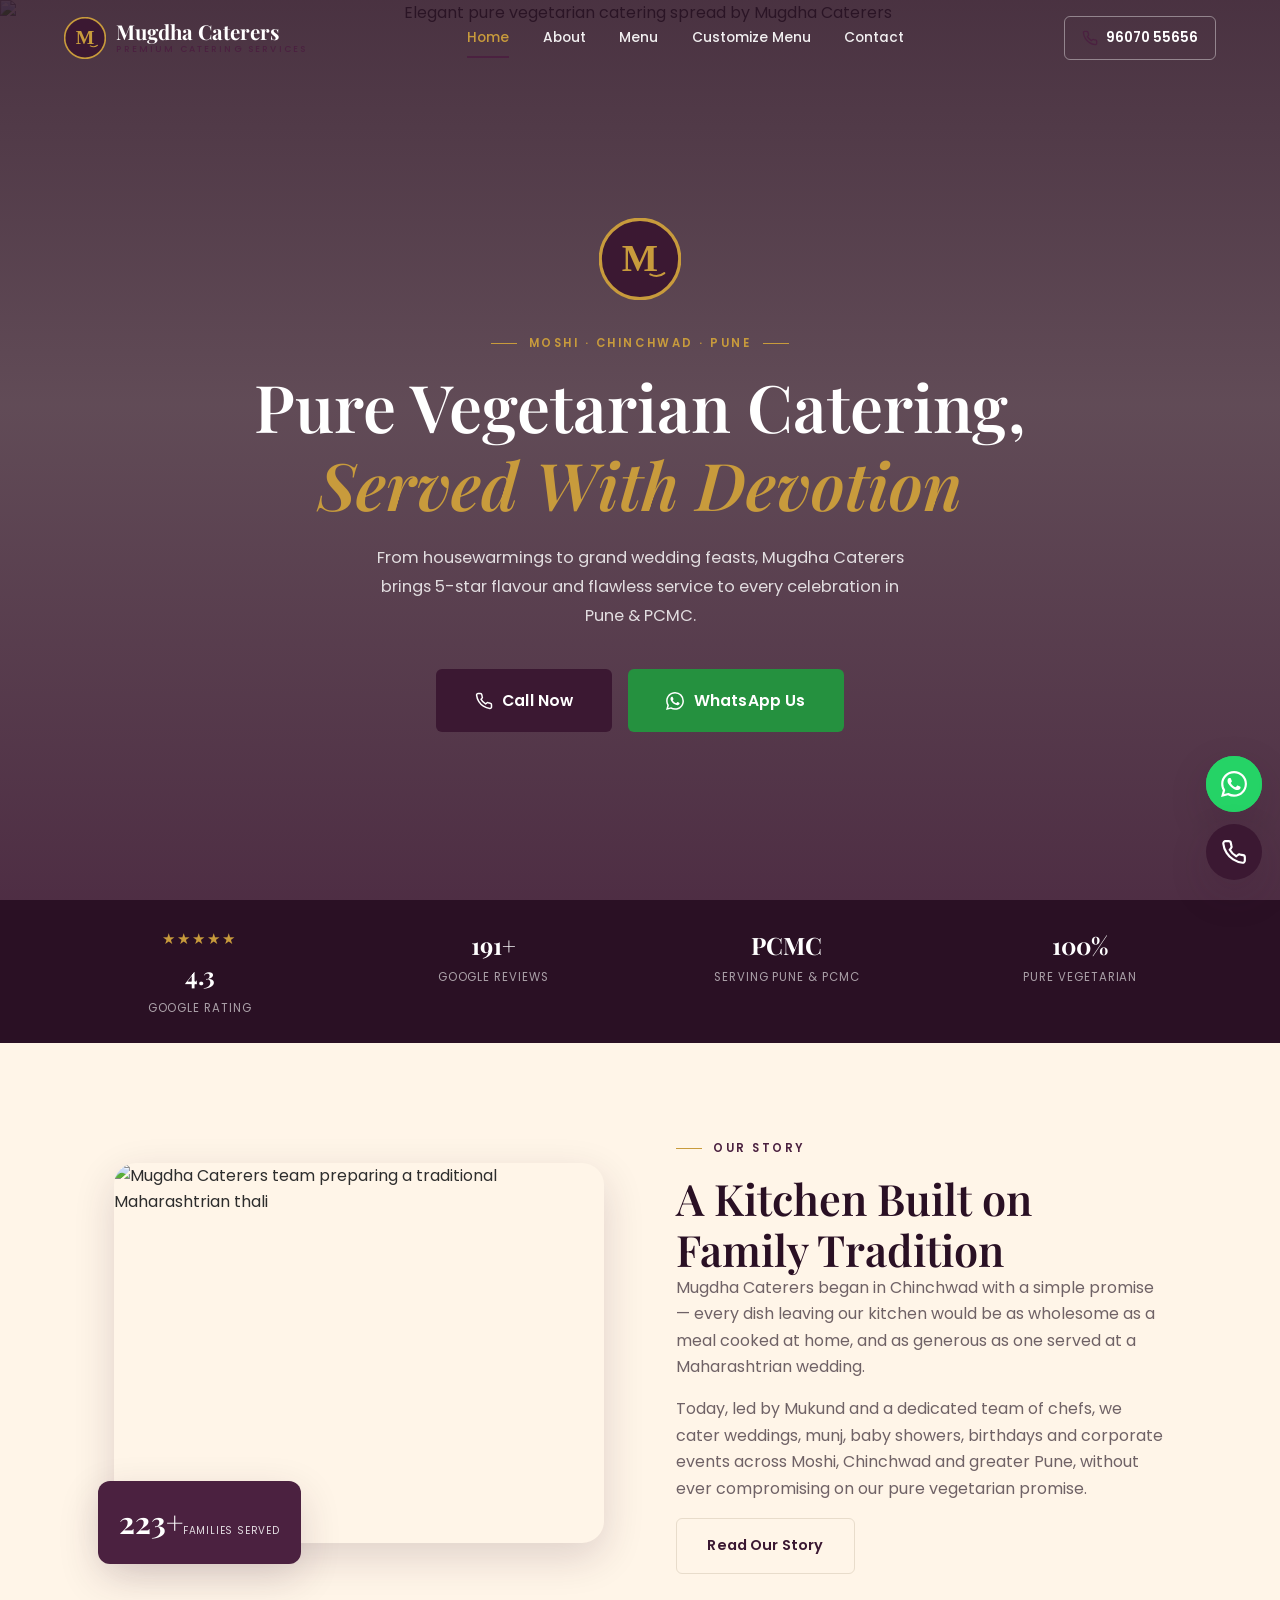
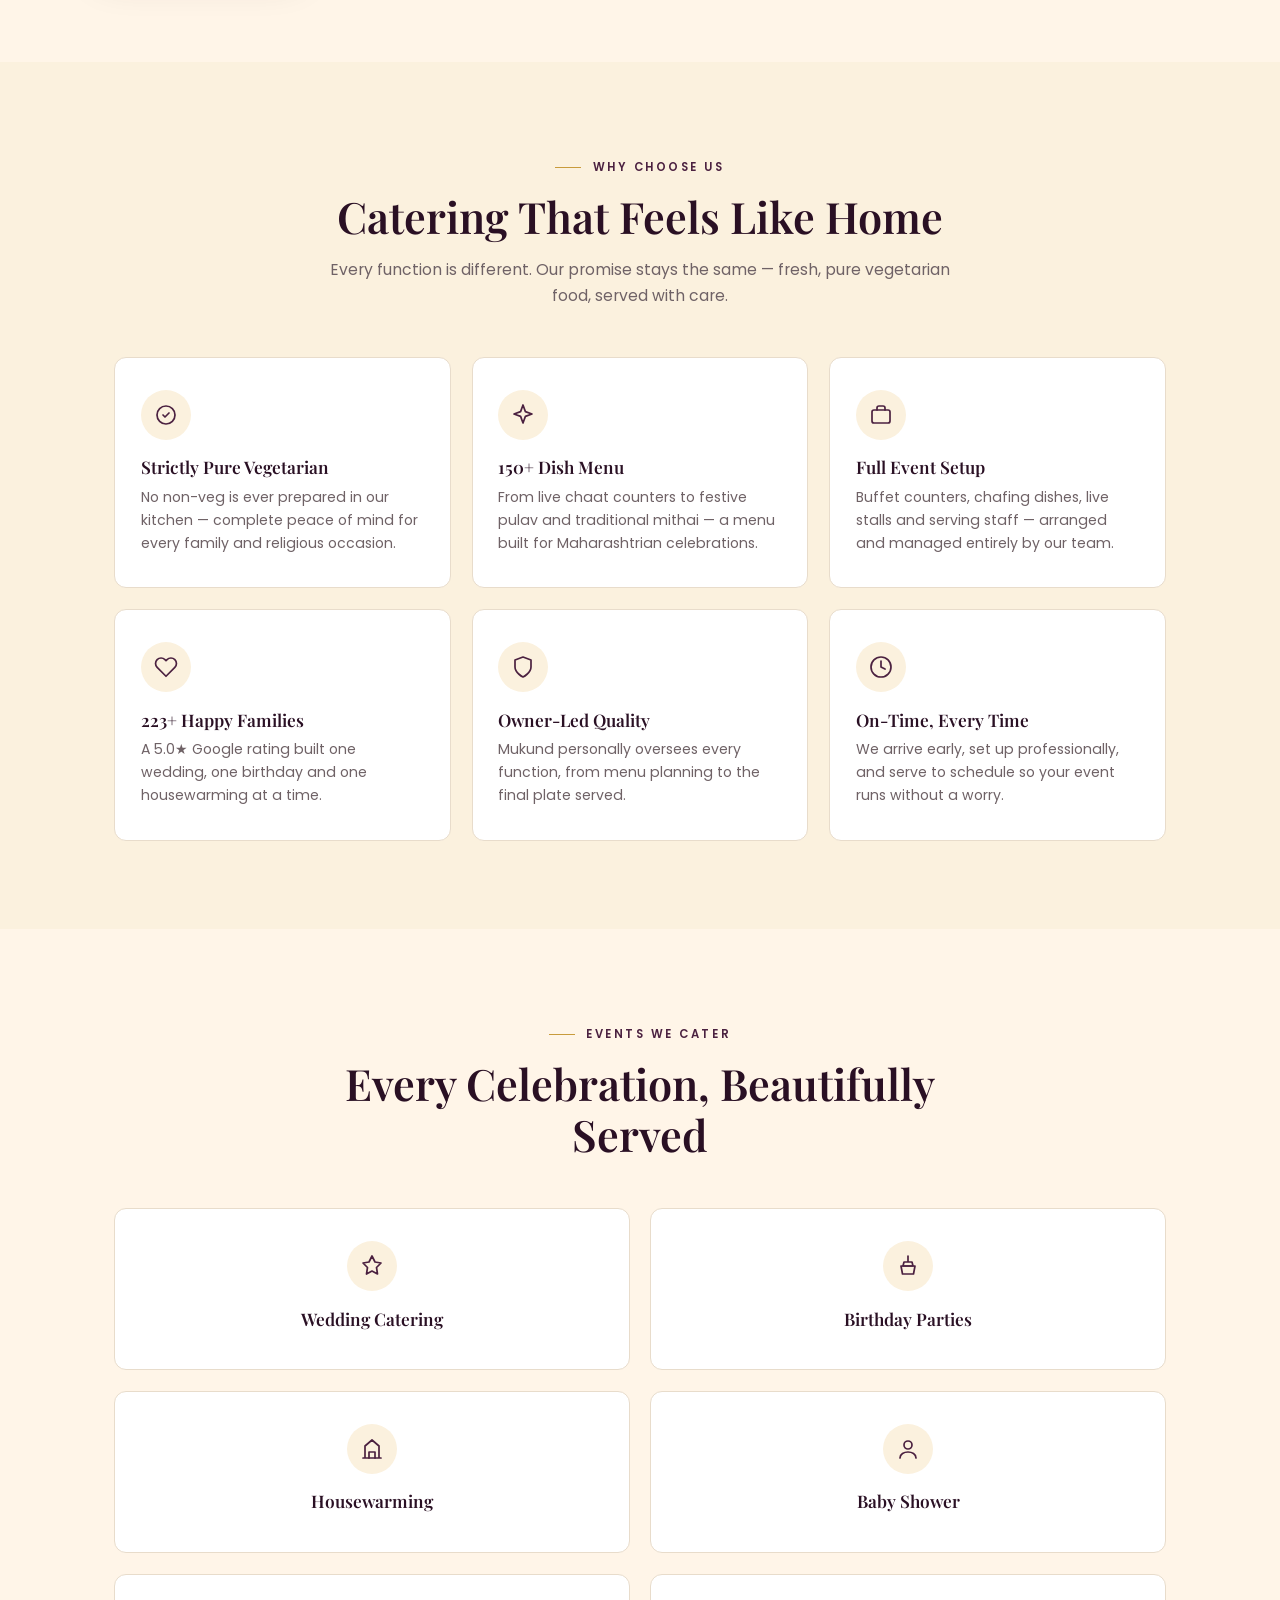
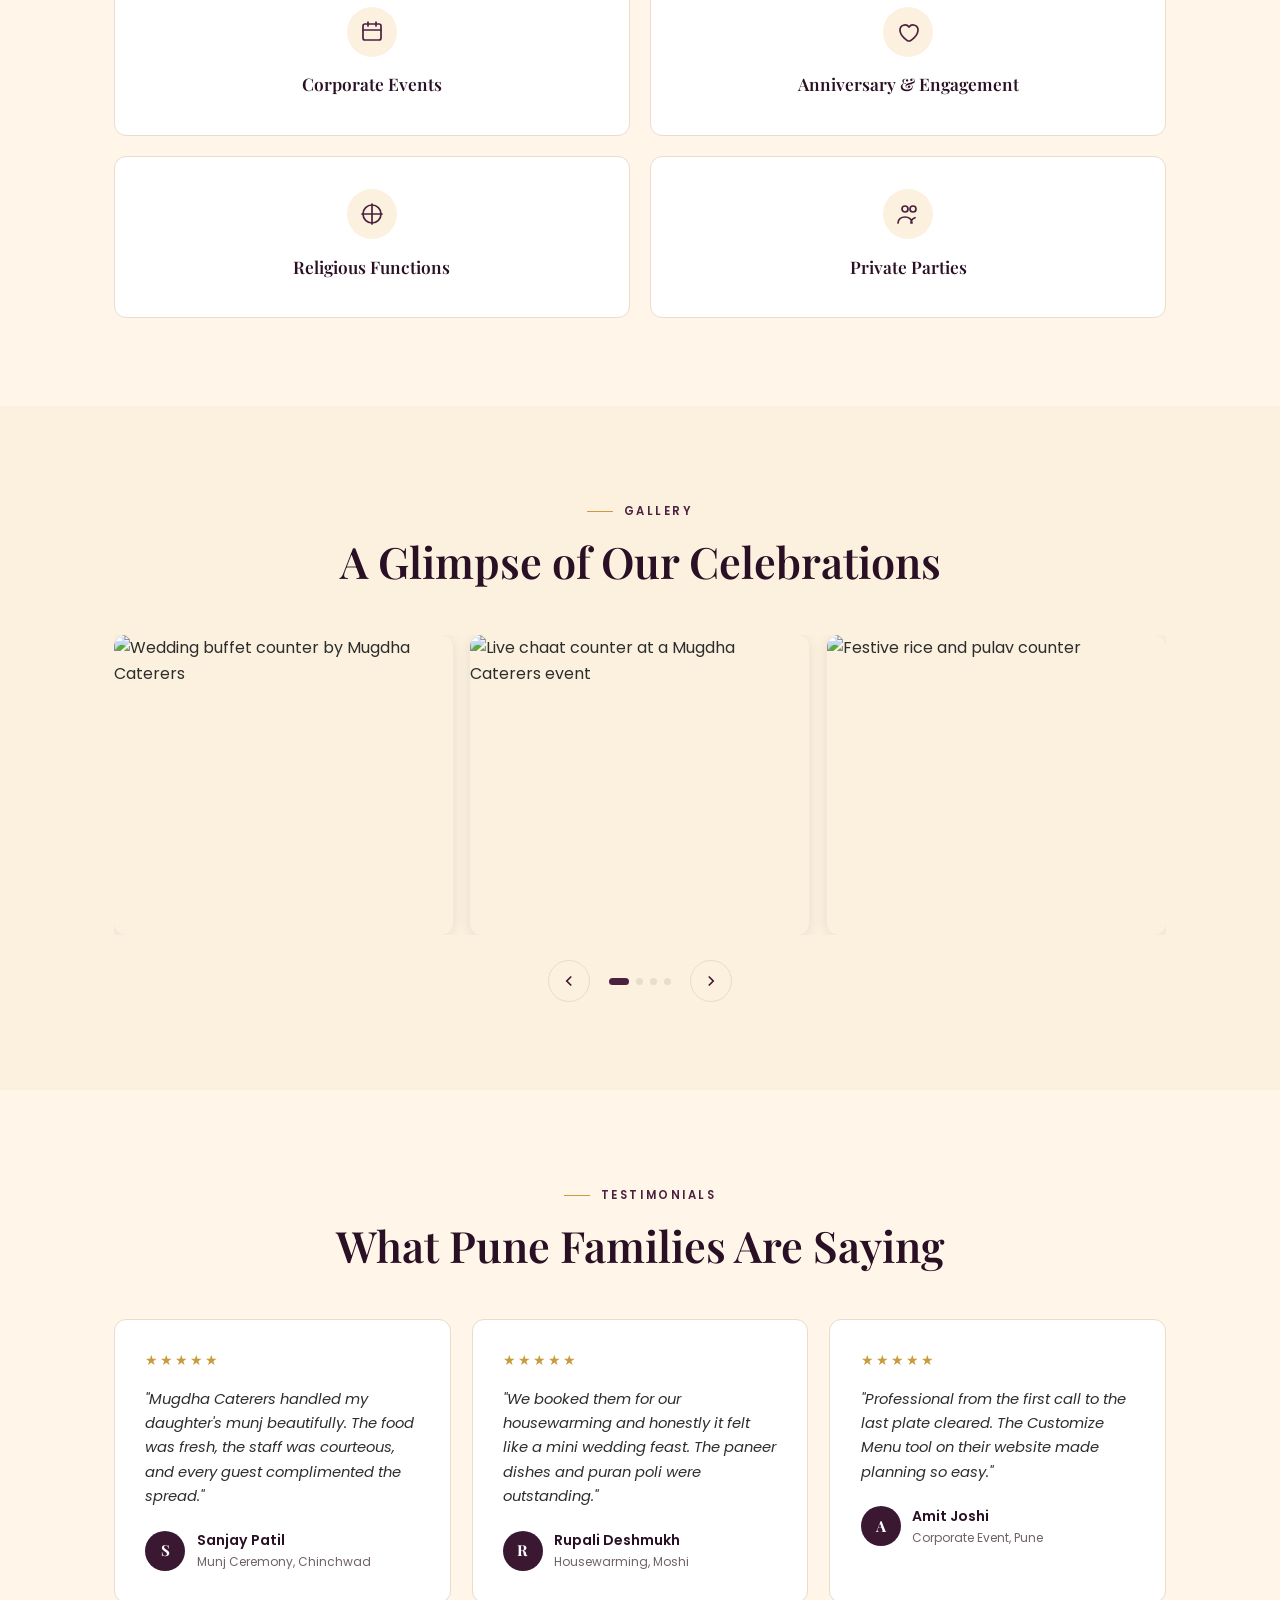
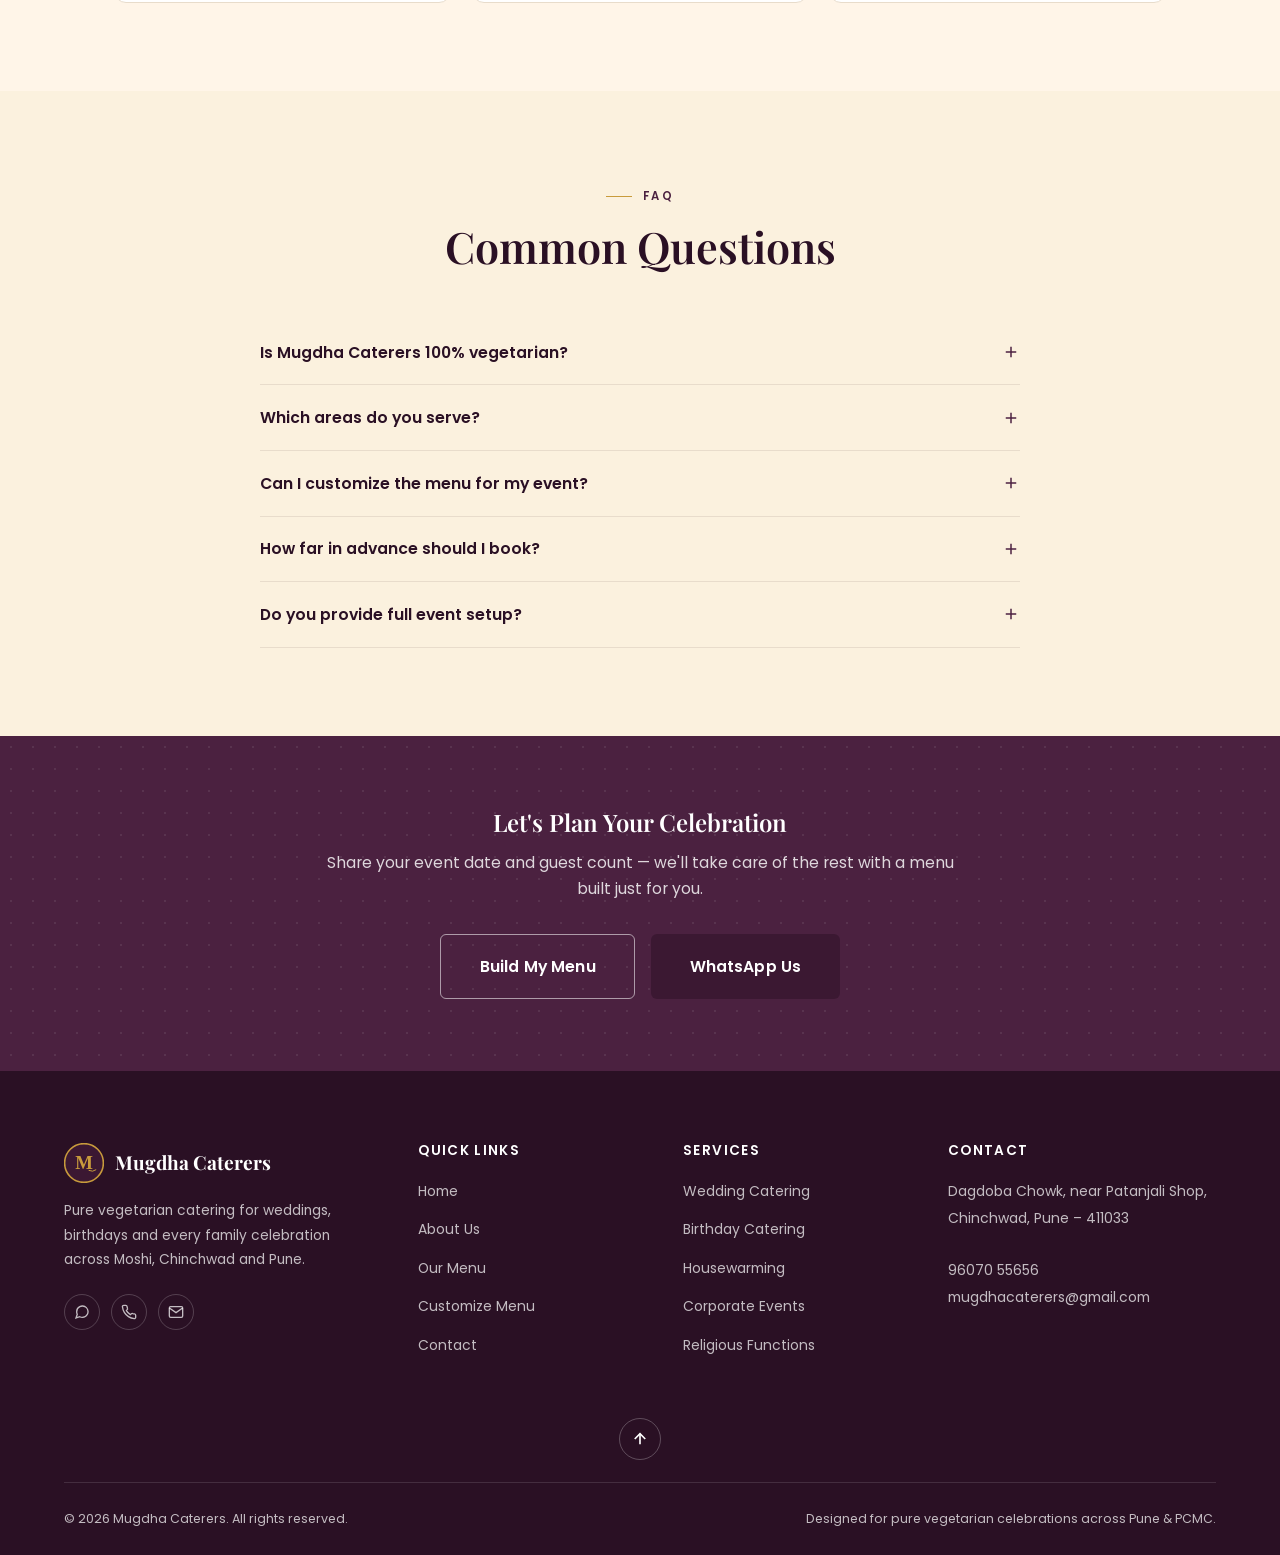
==== commit 45d1600d: "version 2" ====
--- a/index.html
+++ b/index.html
@@ -11,13 +11,13 @@
 <meta property="og:type" content="website" />
 <meta property="og:title" content="Mugdha Caterers | Pure Vegetarian Catering in Moshi, Pune" />
 <meta property="og:description" content="5.0★ rated pure vegetarian catering for weddings, birthdays and every celebration across Moshi, Chinchwad &amp; PCMC." />
-<meta property="og:image" content="hero.jpg" />
+<meta property="og:image" content="https://images.unsplash.com/photo-1711153419402-336ee48f2138?auto=format&fit=crop&w=1200&h=630&q=80" />
 <meta property="og:url" content="https://mugdhacaterers.in/index.html" />
 <meta name="twitter:card" content="summary_large_image" />
 <meta name="twitter:title" content="Mugdha Caterers | Pure Vegetarian Catering in Moshi, Pune" />
 <meta name="twitter:description" content="5.0★ rated pure vegetarian catering for weddings, birthdays and every celebration across Moshi, Chinchwad &amp; PCMC." />
 <script type="application/ld+json">
-{"@context":"https://schema.org","@type":"LocalBusiness","name":"Mugdha Caterers","image":"https://mugdhacaterers.in/logo-full.png","telephone":"+919607055656","email":"mugdhacaterers@gmail.com","priceRange":"$$","servesCuisine":"Indian Vegetarian","address":{"@type":"PostalAddress","streetAddress":"Dagdoba Chowk, near Patanjali Shop, Chinchwad","addressLocality":"Pune","addressRegion":"Maharashtra","postalCode":"411033","addressCountry":"IN"},"areaServed":["Moshi","Chinchwad","PCMC","Pune"],"aggregateRating":{"@type":"AggregateRating","ratingValue":"5.0","reviewCount":"223"},"url":"https://mugdhacaterers.in"}
+{"@context":"https://schema.org","@type":"LocalBusiness","name":"Mugdha Caterers","image":"https://mugdhacaterers.in/logo.png","telephone":"+919607055656","email":"mugdhacaterers@gmail.com","priceRange":"$$","servesCuisine":"Indian Vegetarian","address":{"@type":"PostalAddress","streetAddress":"Dagdoba Chowk, near Patanjali Shop, Chinchwad","addressLocality":"Pune","addressRegion":"Maharashtra","postalCode":"411033","addressCountry":"IN"},"areaServed":["Moshi","Chinchwad","PCMC","Pune"],"aggregateRating":{"@type":"AggregateRating","ratingValue":"5.0","reviewCount":"223"},"url":"https://mugdhacaterers.in"}
 </script>
 <link rel="icon" type="image/svg+xml" href="favicon.svg" />
 <link rel="preconnect" href="https://fonts.googleapis.com">
@@ -30,7 +30,7 @@
 <nav class="site-nav on-dark" id="siteNav">
   <div class="nav-inner">
     <a href="index.html" class="nav-logo">
-      <img src="logo.png" alt="Mugdha Caterers logo" width="42" height="42" />
+      <img src="favicon.svg" alt="Mugdha Caterers logo" width="42" height="42" />
       <span class="nav-logo-text">Mugdha Caterers<span>Premium Catering Services</span></span>
     </a>
     <div class="nav-links">
@@ -61,7 +61,7 @@
 
 <!-- HERO -->
 <header class="hero">
-  <div class="hero-bg"></div>
+  <div class="hero-bg"><img src="https://images.unsplash.com/photo-1711153419402-336ee48f2138?auto=format&fit=crop&w=1800&h=1400&q=80" alt="Elegant pure vegetarian catering spread by Mugdha Caterers" /></div>
   <div class="hero-content">
     <img src="favicon.svg" alt="" class="hero-mark" width="82" height="82" />
     <div class="eyebrow">Moshi · Chinchwad · Pune</div>
@@ -89,7 +89,7 @@
   <div class="container">
     <div class="split">
       <div class="split-media">
-        <img src="about.jpg" alt="Mugdha Caterers team preparing a traditional Maharashtrian thali" loading="lazy" />
+        <img src="https://images.unsplash.com/photo-1742281257707-0c7f7e5ca9c6?auto=format&fit=crop&w=900&h=760&q=80" alt="Mugdha Caterers team preparing a traditional Maharashtrian thali" loading="lazy" />
         <div class="split-badge"><span class="num">223+</span><span class="lbl">Families Served</span></div>
       </div>
       <div class="split-text">
@@ -176,12 +176,12 @@
     <div class="gallery-wrap">
       <div class="gallery-track-outer">
         <div class="gallery-track" id="galleryTrack">
-          <div class="gallery-slide"><img src="gallery1.jpg" alt="Wedding buffet counter by Mugdha Caterers" loading="lazy" /></div>
-          <div class="gallery-slide"><img src="gallery2.jpg" alt="Live chaat counter at a Mugdha Caterers event" loading="lazy" /></div>
-          <div class="gallery-slide"><img src="gallery3.jpg" alt="Festive rice and pulav counter" loading="lazy" /></div>
-          <div class="gallery-slide"><img src="gallery4.jpg" alt="Traditional Maharashtrian thali by Mugdha Caterers" loading="lazy" /></div>
-          <div class="gallery-slide"><img src="gallery5.jpg" alt="Dessert counter with mithai varieties" loading="lazy" /></div>
-          <div class="gallery-slide"><img src="gallery6.jpg" alt="Guests being served at a Mugdha Caterers event" loading="lazy" /></div>
+          <div class="gallery-slide"><img src="https://images.unsplash.com/photo-1711153419402-336ee48f2138?auto=format&fit=crop&w=700&h=560&q=80" alt="Wedding buffet counter by Mugdha Caterers" loading="lazy" /></div>
+          <div class="gallery-slide"><img src="https://images.unsplash.com/photo-1742281257687-092746ad6021?auto=format&fit=crop&w=700&h=560&q=80" alt="Live chaat counter at a Mugdha Caterers event" loading="lazy" /></div>
+          <div class="gallery-slide"><img src="https://images.unsplash.com/photo-1742281257707-0c7f7e5ca9c6?auto=format&fit=crop&w=700&h=560&q=80" alt="Festive rice and pulav counter" loading="lazy" /></div>
+          <div class="gallery-slide"><img src="https://images.unsplash.com/photo-1711153419402-336ee48f2138?auto=format&fit=crop&w=700&h=560&crop=entropy&q=80" alt="Traditional Maharashtrian thali by Mugdha Caterers" loading="lazy" /></div>
+          <div class="gallery-slide"><img src="https://images.unsplash.com/photo-1742281257687-092746ad6021?auto=format&fit=crop&w=700&h=560&crop=entropy&q=80" alt="Dessert counter with mithai varieties" loading="lazy" /></div>
+          <div class="gallery-slide"><img src="https://images.unsplash.com/photo-1742281257707-0c7f7e5ca9c6?auto=format&fit=crop&w=700&h=560&crop=entropy&q=80" alt="Guests being served at a Mugdha Caterers event" loading="lazy" /></div>
         </div>
       </div>
       <div class="gallery-controls">
@@ -269,7 +269,7 @@
   <div class="footer-grid">
     <div>
       <a href="index.html" class="footer-brand">
-        <img src="images/logo-mark.png" alt="Mugdha Caterers" width="40" height="40" />
+        <img src="favicon.svg" alt="Mugdha Caterers" width="40" height="40" />
         <span class="footer-brand-text">Mugdha Caterers</span>
       </a>
       <p class="footer-desc">Pure vegetarian catering for weddings, birthdays and every family celebration across Moshi, Chinchwad and Pune.</p>
--- a/style.css
+++ b/style.css
@@ -6,22 +6,25 @@
 
 /* ---------- TOKENS ---------- */
 :root {
-  /* brand palette (fixed) */
-  --navy: #25344F;
-  --navy-deep: #182233;
-  --slate: #617891;
-  --tan: #D5B893;
-  --tan-light: #EFE4D2;
-  --tan-pale: #F6EFE3;
-  --coffee: #6F4D38;
-  --maroon: #632024;
-  --maroon-deep: #481518;
-  --bg: #FAF8F5;
+  /* brand palette — Luxury Plum & Gold identity */
+  --navy: #3B1832;        /* Primary — Luxury Plum */
+  --navy-deep: #2A1024;   /* Deep Plum — dark sections, headings */
+  --slate: #8B7480;       /* muted plum-grey — secondary icon strokes */
+  --tan: #C89B3C;         /* Accent — Luxury Gold */
+  --tan-light: #E7CE94;   /* lighter gold tint */
+  --tan-pale: #FBF1DE;    /* gold-tinted pale section background */
+  --coffee: #A67B2E;      /* darker gold — hover state */
+  --maroon: #4B2140;      /* Primary Hover — slightly lighter plum */
+  --maroon-deep: #200B1B; /* deepest plum — high-contrast text on gold */
+  --bg: #FFF5E8;          /* Background — Luxury Milk */
   --white: #FFFFFF;
-  --text: #2B2B2B;
-  --text-light: #6a6560;
-  --line: #E7DFD2;
+  --text: #2D2D2D;
+  --text-light: #6f6266;
+  --line: #E8DCCB;        /* Border — warm gold-cream */
   --veg: #2F7A42;
+  --error: #A93B3B;
+  --error-bg: #FBEBEB;
+  --error-deep: #6E2222;
 
   /* type */
   --font-h: 'Playfair Display', 'Georgia', serif;
@@ -31,9 +34,9 @@
   --r-sm: 6px;
   --r-md: 12px;
   --r-lg: 22px;
-  --shadow-sm: 0 2px 14px rgba(37, 52, 79, 0.08);
-  --shadow-md: 0 14px 40px rgba(37, 52, 79, 0.14);
-  --shadow-lg: 0 24px 60px rgba(24, 34, 51, 0.22);
+  --shadow-sm: 0 2px 14px rgba(59, 24, 50, 0.09);
+  --shadow-md: 0 14px 40px rgba(59, 24, 50, 0.16);
+  --shadow-lg: 0 24px 60px rgba(42, 16, 36, 0.26);
   --t: 0.28s cubic-bezier(.4,0,.2,1);
 }
 
@@ -95,13 +98,13 @@
 }
 .btn svg { width: 18px; height: 18px; flex-shrink: 0; }
 .btn-navy { background: var(--navy); color: var(--white); }
-.btn-navy:hover { background: var(--navy-deep); transform: translateY(-2px); box-shadow: var(--shadow-md); }
-.btn-maroon { background: var(--maroon); color: var(--white); }
-.btn-maroon:hover { background: var(--maroon-deep); transform: translateY(-2px); box-shadow: var(--shadow-md); }
+.btn-navy:hover { background: var(--maroon); transform: translateY(-2px); box-shadow: var(--shadow-md); }
+.btn-maroon { background: var(--tan); color: var(--navy-deep); }
+.btn-maroon:hover { background: var(--coffee); color: var(--white); transform: translateY(-2px); box-shadow: var(--shadow-md); }
 .btn-outline { background: transparent; color: var(--white); border: 1.5px solid rgba(255,255,255,0.55); }
-.btn-outline:hover { background: rgba(255,255,255,0.12); border-color: var(--white); }
+.btn-outline:hover { background: rgba(255,255,255,0.12); border-color: var(--tan); color: var(--tan); }
 .btn-ghost { background: transparent; color: var(--navy); border: 1.5px solid var(--line); }
-.btn-ghost:hover { border-color: var(--navy); background: var(--tan-pale); }
+.btn-ghost:hover { border-color: var(--tan); background: var(--tan-pale); }
 .btn-wa { background: #25913f; color: var(--white); }
 .btn-wa:hover { background: #1f7a35; transform: translateY(-2px); box-shadow: var(--shadow-md); }
 .btn-block { width: 100%; }
@@ -217,7 +220,7 @@
 .hero-bg img { width: 100%; height: 100%; object-fit: cover; }
 .hero-bg::after {
   content: ''; position: absolute; inset: 0;
-  background: linear-gradient(180deg, rgba(24,34,51,0.82) 0%, rgba(24,34,51,0.72) 45%, rgba(37,52,79,0.88) 100%);
+  background: linear-gradient(180deg, rgba(42,16,36,0.85) 0%, rgba(42,16,36,0.74) 45%, rgba(59,24,50,0.9) 100%);
 }
 .hero-content { position: relative; z-index: 2; max-width: 780px; }
 .hero-mark { width: 82px; height: 82px; margin: 0 auto 1.6rem; }
@@ -287,7 +290,7 @@
 }
 .event-card img { width: 100%; height: 100%; object-fit: cover; transition: transform 0.6s ease; }
 .event-card:hover img { transform: scale(1.08); }
-.event-card::after { content: ''; position: absolute; inset: 0; background: linear-gradient(180deg, transparent 45%, rgba(24,34,51,0.88) 100%); }
+.event-card::after { content: ''; position: absolute; inset: 0; background: linear-gradient(180deg, transparent 45%, rgba(42,16,36,0.9) 100%); }
 .event-card span { position: absolute; left: 0.9rem; bottom: 0.9rem; z-index: 2; color: var(--white); font-family: var(--font-h); font-size: 1.02rem; font-weight: 600; }
 @media (min-width: 640px) { .events-grid { grid-template-columns: repeat(3, 1fr); } }
 @media (min-width: 980px) { .events-grid { grid-template-columns: repeat(4, 1fr); } }
@@ -401,9 +404,18 @@
 .page-head {
   position: relative; margin-top: 76px; padding: 6rem 5% 4.5rem; text-align: center; overflow: hidden;
 }
-.page-head-bg { position: absolute; inset: 0; z-index: 0; }
-.page-head-bg img { width: 100%; height: 100%; object-fit: cover; }
-.page-head-bg::after { content: ''; position: absolute; inset: 0; background: linear-gradient(180deg, rgba(24,34,51,0.86), rgba(37,52,79,0.9)); }
+.page-head-bg{
+    position: absolute;
+    inset: 0;
+    width: 100%;
+    height: 100%;
+}
+.page-head-bg img{
+    width: 100%;
+    height: 100%;
+    object-fit: cover;
+}
+.page-head-bg::after { content: ''; position: absolute; inset: 0; background: linear-gradient(180deg, rgba(42,16,36,0.88), rgba(59,24,50,0.92)); }
 .page-head-content { position: relative; z-index: 2; max-width: 640px; margin: 0 auto; }
 .page-head .eyebrow { justify-content: center; color: var(--tan); }
 .page-head h1 { color: var(--white); font-size: clamp(2rem, 5vw, 3.1rem); }
@@ -494,23 +506,23 @@
 .form-row { display: grid; grid-template-columns: 1fr; gap: 1.1rem; margin-bottom: 1.1rem; }
 @media (min-width: 620px) { .form-row.two { grid-template-columns: 1fr 1fr; } .form-row.three { grid-template-columns: 1fr 1fr 1fr; } }
 .form-group label { display: block; font-size: 0.8rem; font-weight: 600; color: var(--navy-deep); margin-bottom: 0.5rem; }
-.form-group .req { color: var(--maroon); }
+.form-group .req { color: var(--error); }
 .form-group input, .form-group select, .form-group textarea {
   width: 100%; padding: 0.85rem 1rem; border: 1.5px solid var(--line); border-radius: var(--r-sm);
   background: var(--bg); color: var(--text); transition: var(--t);
 }
-.form-group input:focus, .form-group select:focus, .form-group textarea:focus { border-color: var(--navy); background: var(--white); }
-.form-group.has-error input, .form-group.has-error select { border-color: var(--maroon); background: #fdf2f2; }
+.form-group input:focus, .form-group select:focus, .form-group textarea:focus { border-color: var(--tan); background: var(--white); box-shadow: 0 0 0 3px rgba(200,155,60,0.16); }
+.form-group.has-error input, .form-group.has-error select { border-color: var(--error); background: var(--error-bg); }
 textarea { resize: vertical; min-height: 90px; }
 
 .error-banner {
-  display: none; background: #fdf2f2; border: 1px solid var(--maroon); color: var(--maroon-deep);
+  display: none; background: var(--error-bg); border: 1px solid var(--error); color: var(--error-deep);
   border-radius: var(--r-sm); padding: 0.9rem 1.1rem; font-size: 0.85rem; margin-bottom: 1.3rem; font-weight: 500;
 }
 
 .cz-search { position: relative; margin-bottom: 1.2rem; }
 .cz-search input { width: 100%; padding: 0.85rem 1rem 0.85rem 2.7rem; border: 1.5px solid var(--line); border-radius: var(--r-sm); background: var(--bg); }
-.cz-search input:focus { border-color: var(--navy); background: var(--white); }
+.cz-search input:focus { border-color: var(--tan); background: var(--white); box-shadow: 0 0 0 3px rgba(200,155,60,0.16); }
 .cz-search svg { position: absolute; left: 1rem; top: 50%; transform: translateY(-50%); width: 17px; height: 17px; stroke: var(--slate); fill: none; stroke-width: 2; }
 
 .cz-bulk-actions { display: flex; gap: 0.7rem; margin-bottom: 1.4rem; flex-wrap: wrap; }
@@ -565,7 +577,7 @@
 
 .success-overlay {
   position: fixed; inset: 0; z-index: 1200; display: flex; align-items: center; justify-content: center;
-  background: rgba(24,34,51,0.55); opacity: 0; pointer-events: none; transition: opacity 0.3s ease; padding: 5%;
+  background: rgba(42,16,36,0.6); opacity: 0; pointer-events: none; transition: opacity 0.3s ease; padding: 5%;
 }
 .success-overlay.is-visible { opacity: 1; pointer-events: auto; }
 .success-card { background: var(--white); border-radius: var(--r-lg); padding: 2.6rem 2rem; text-align: center; max-width: 380px; box-shadow: var(--shadow-lg); }
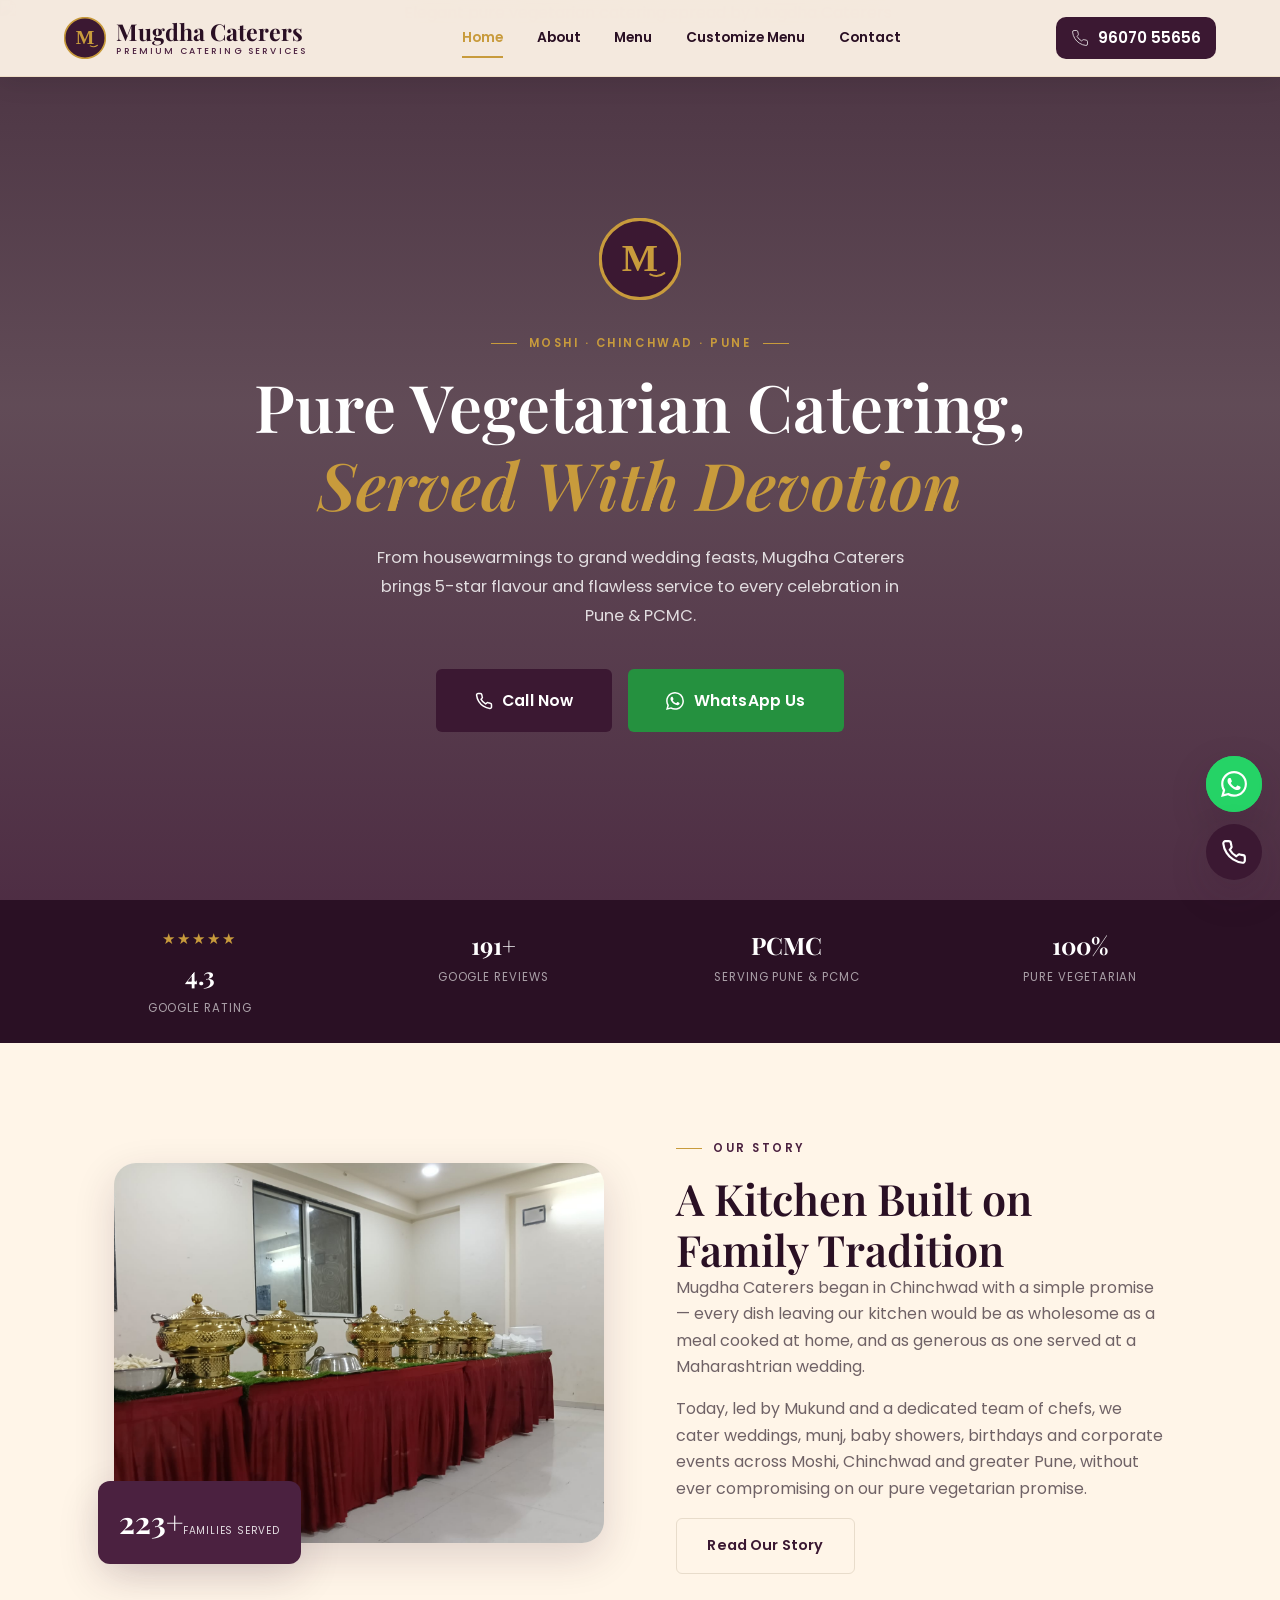
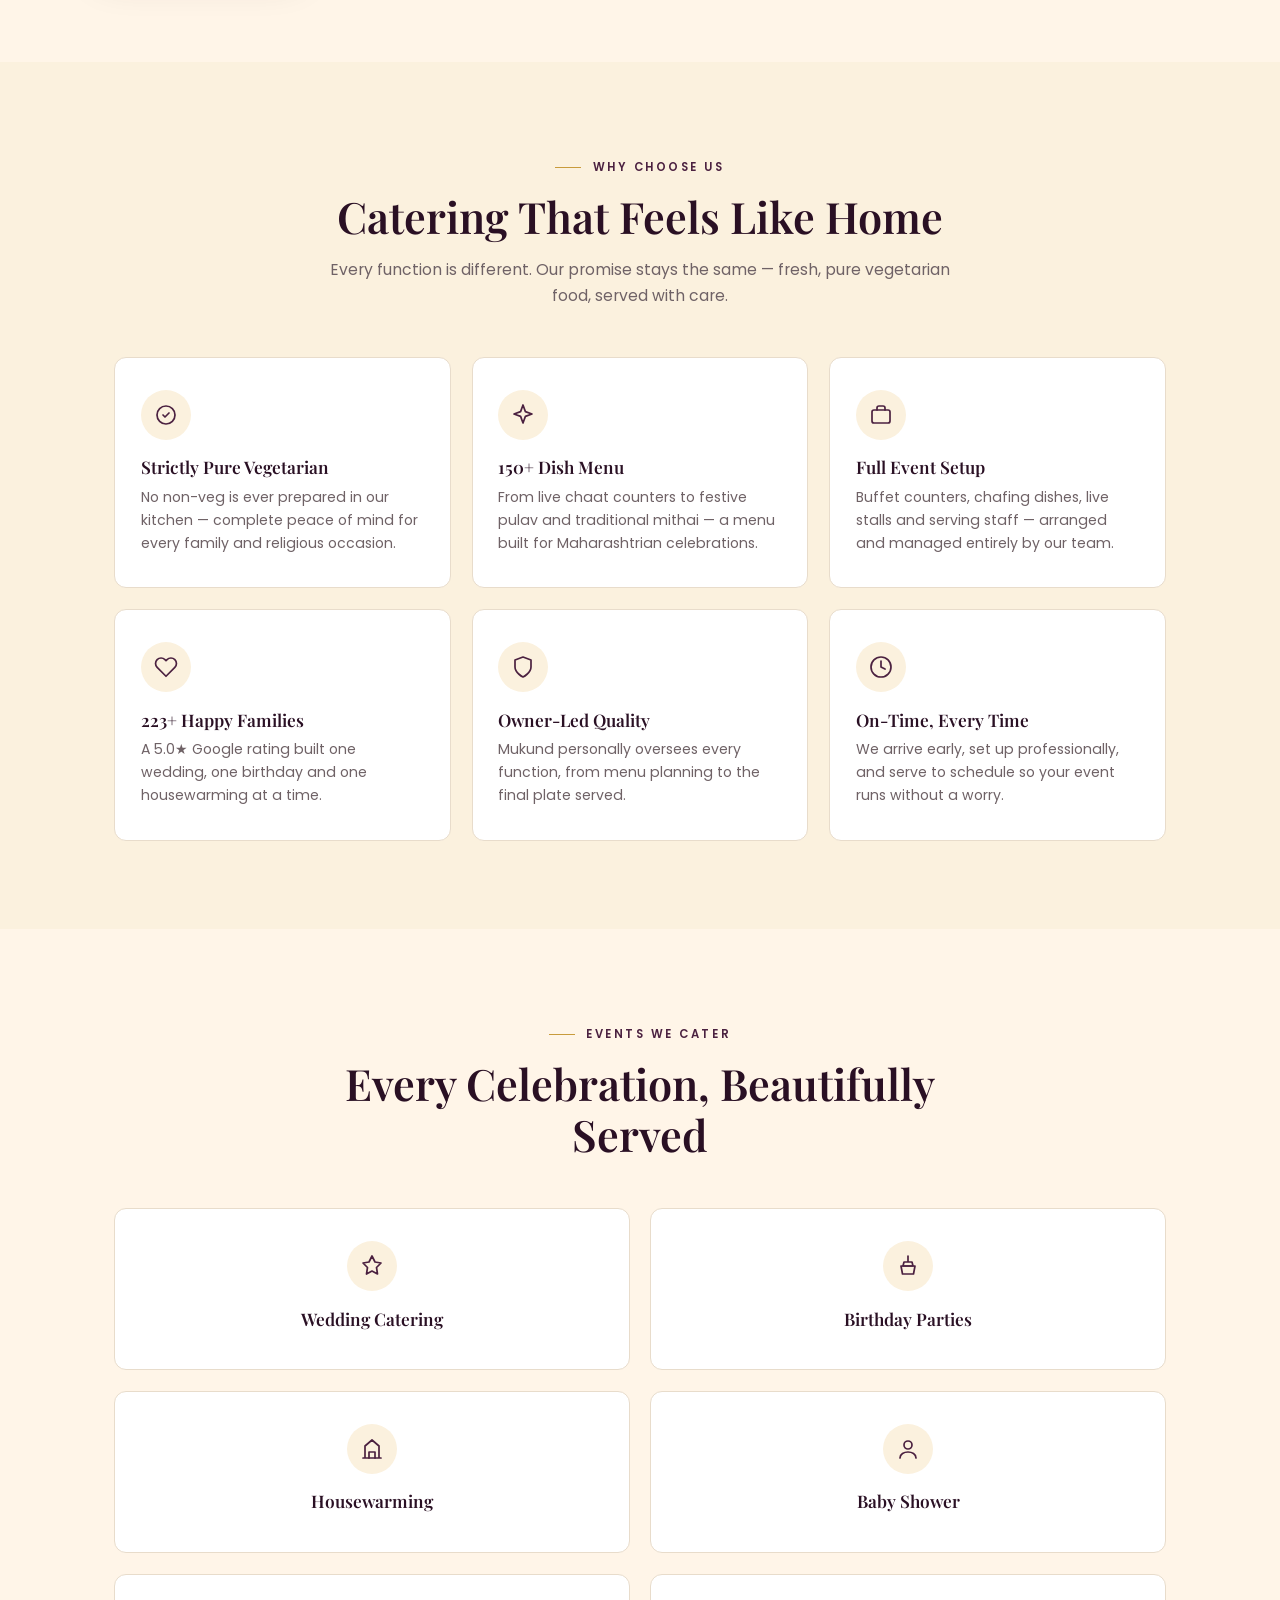
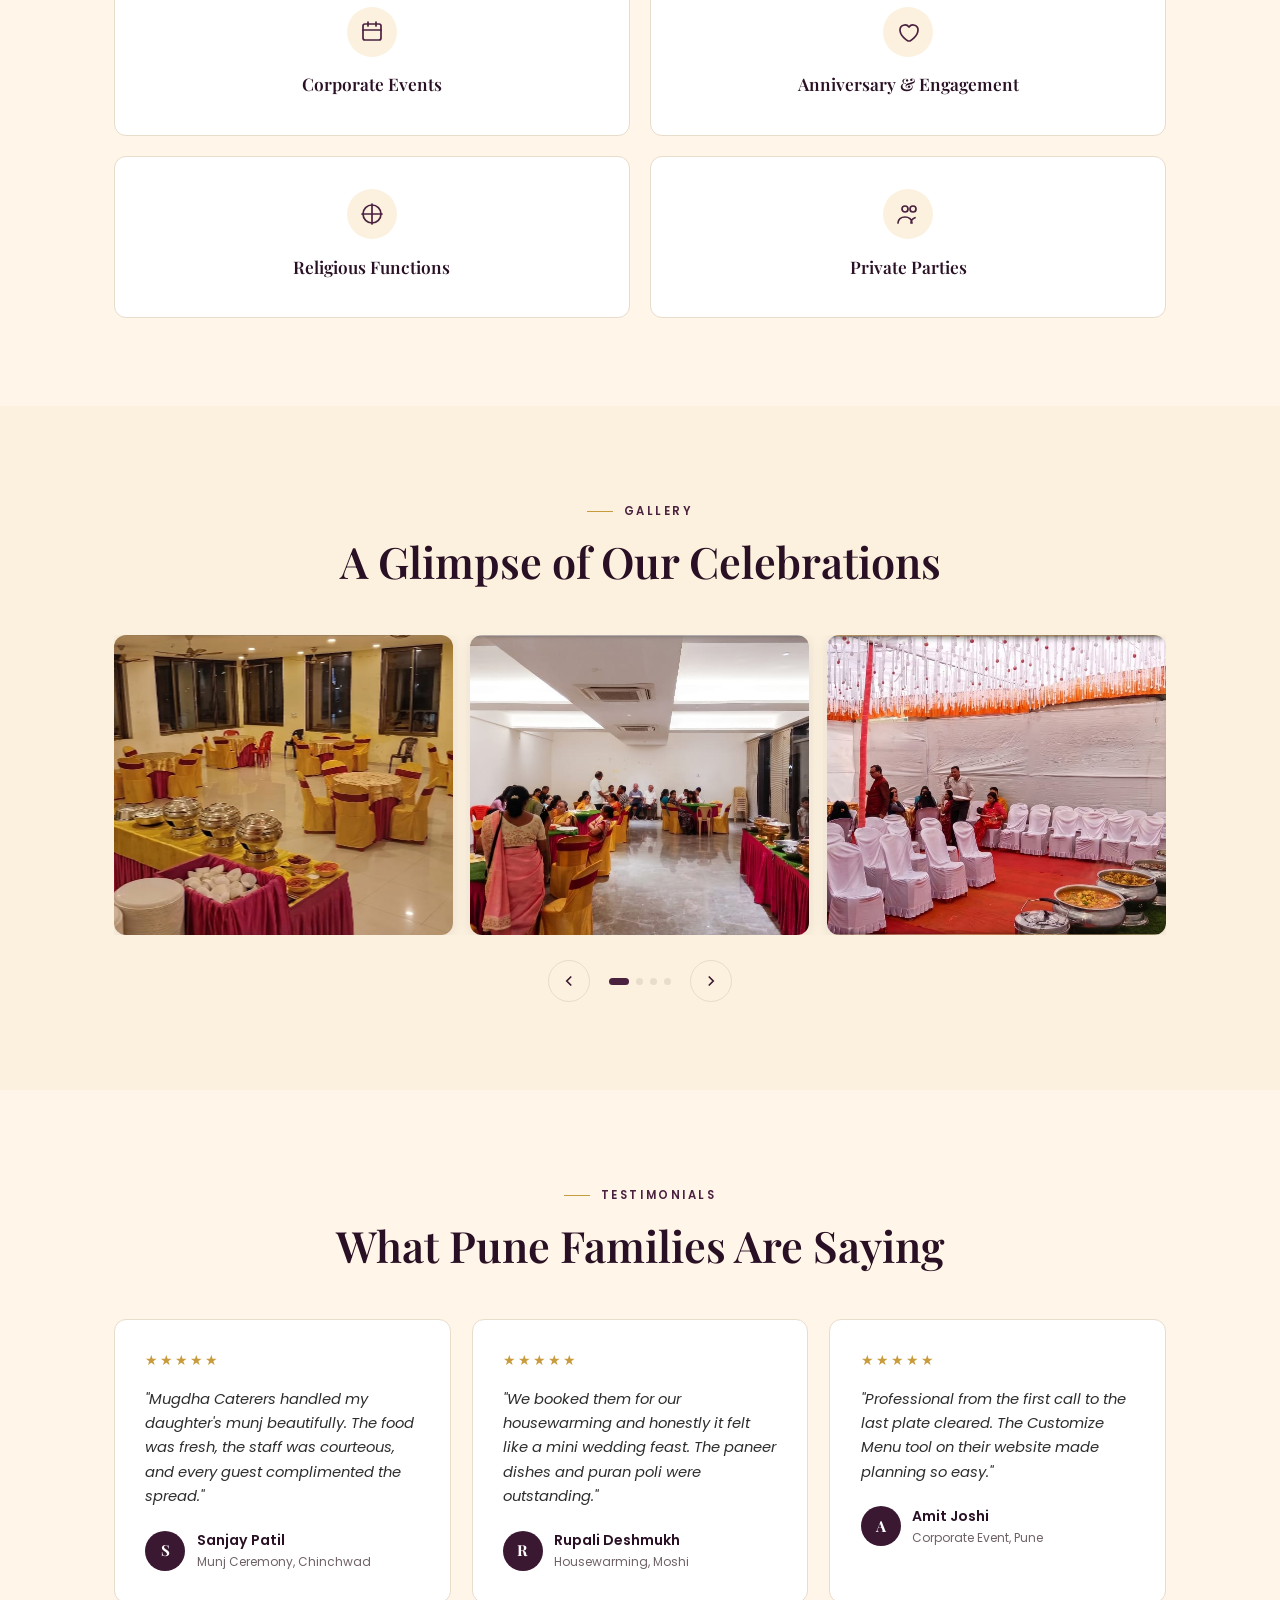
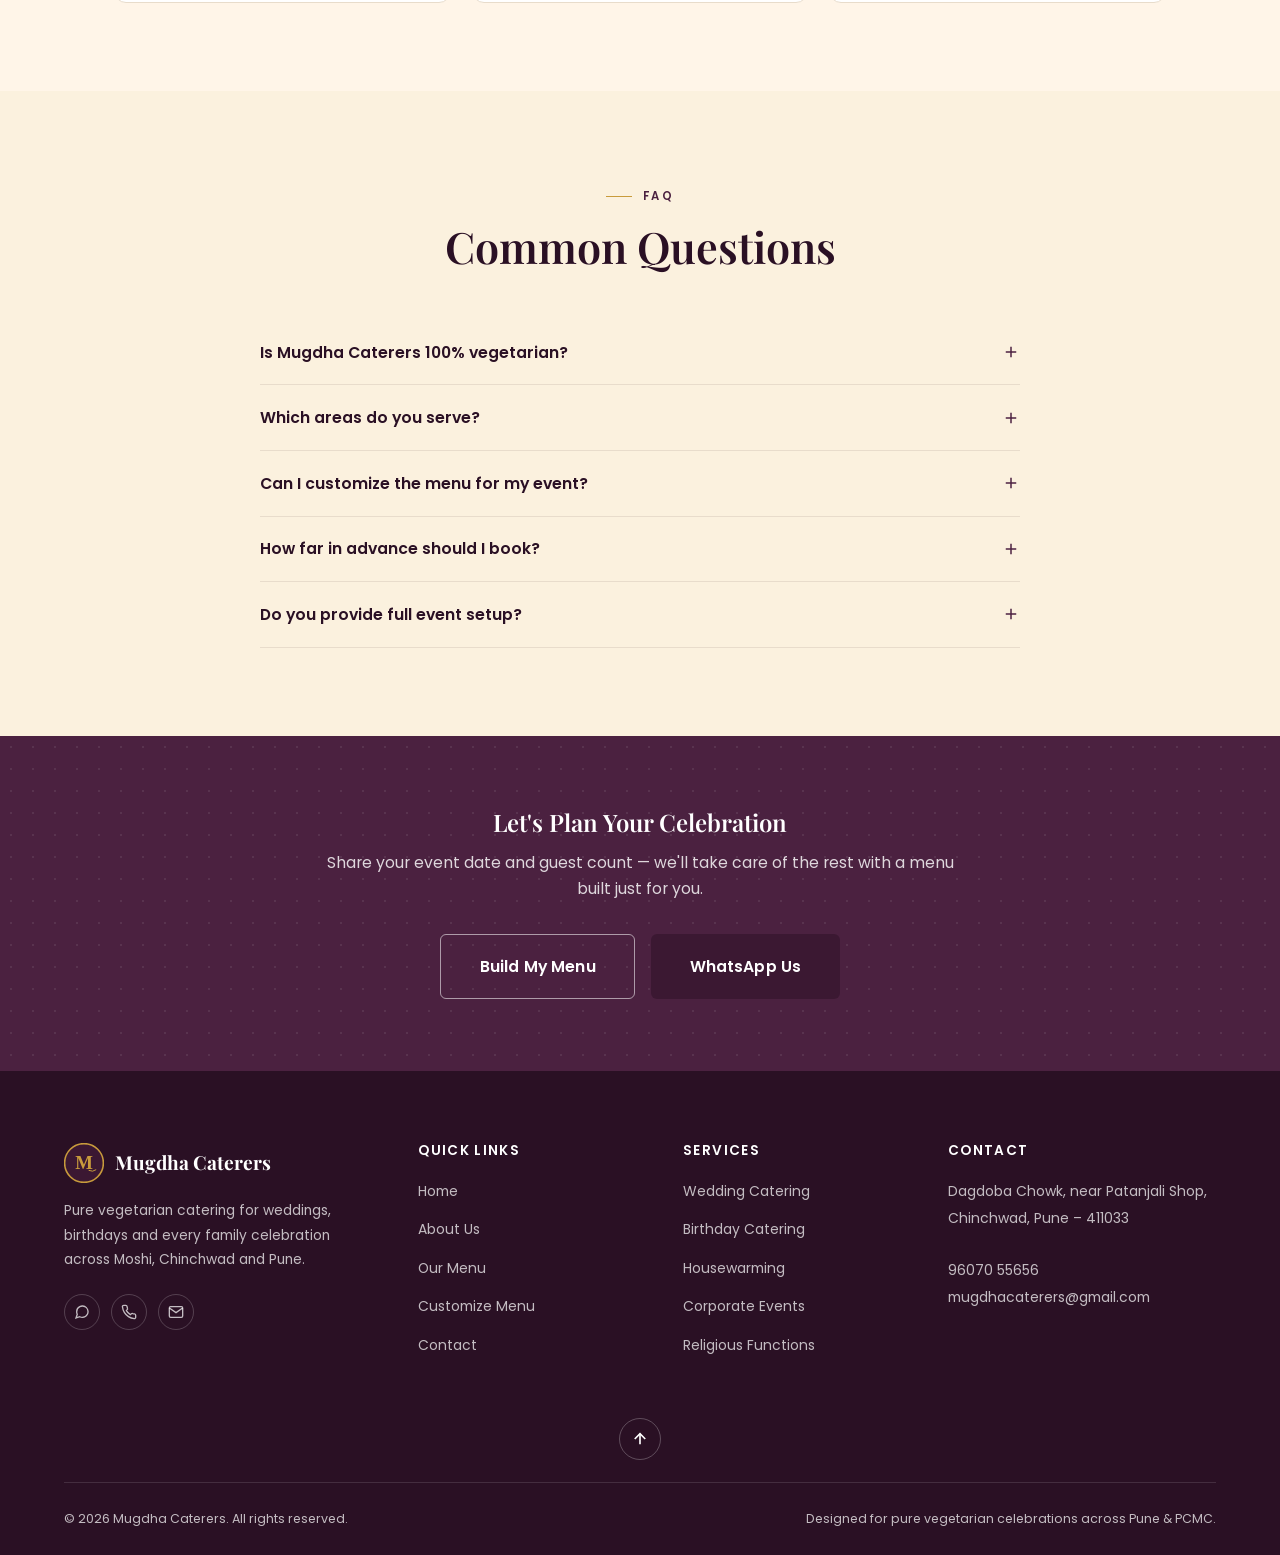
==== commit 1a9068e2: "final version" ====
--- a/index.html
+++ b/index.html
@@ -89,7 +89,7 @@
   <div class="container">
     <div class="split">
       <div class="split-media">
-        <img src="https://images.unsplash.com/photo-1742281257707-0c7f7e5ca9c6?auto=format&fit=crop&w=900&h=760&q=80" alt="Mugdha Caterers team preparing a traditional Maharashtrian thali" loading="lazy" />
+        <img src="image 4.jpeg" alt="Mugdha Caterers team preparing a traditional Maharashtrian thali" loading="lazy" />
         <div class="split-badge"><span class="num">223+</span><span class="lbl">Families Served</span></div>
       </div>
       <div class="split-text">
@@ -176,12 +176,12 @@
     <div class="gallery-wrap">
       <div class="gallery-track-outer">
         <div class="gallery-track" id="galleryTrack">
-          <div class="gallery-slide"><img src="https://images.unsplash.com/photo-1711153419402-336ee48f2138?auto=format&fit=crop&w=700&h=560&q=80" alt="Wedding buffet counter by Mugdha Caterers" loading="lazy" /></div>
-          <div class="gallery-slide"><img src="https://images.unsplash.com/photo-1742281257687-092746ad6021?auto=format&fit=crop&w=700&h=560&q=80" alt="Live chaat counter at a Mugdha Caterers event" loading="lazy" /></div>
-          <div class="gallery-slide"><img src="https://images.unsplash.com/photo-1742281257707-0c7f7e5ca9c6?auto=format&fit=crop&w=700&h=560&q=80" alt="Festive rice and pulav counter" loading="lazy" /></div>
-          <div class="gallery-slide"><img src="https://images.unsplash.com/photo-1711153419402-336ee48f2138?auto=format&fit=crop&w=700&h=560&crop=entropy&q=80" alt="Traditional Maharashtrian thali by Mugdha Caterers" loading="lazy" /></div>
-          <div class="gallery-slide"><img src="https://images.unsplash.com/photo-1742281257687-092746ad6021?auto=format&fit=crop&w=700&h=560&crop=entropy&q=80" alt="Dessert counter with mithai varieties" loading="lazy" /></div>
-          <div class="gallery-slide"><img src="https://images.unsplash.com/photo-1742281257707-0c7f7e5ca9c6?auto=format&fit=crop&w=700&h=560&crop=entropy&q=80" alt="Guests being served at a Mugdha Caterers event" loading="lazy" /></div>
+          <div class="gallery-slide"><img src="image 1.jpeg" alt="Wedding buffet counter by Mugdha Caterers" loading="lazy" /></div>
+          <div class="gallery-slide"><img src="image 3.jpeg" alt="Live chaat counter at a Mugdha Caterers event" loading="lazy" /></div>
+          <div class="gallery-slide"><img src="image 2.jpeg" alt="Festive rice and pulav counter" loading="lazy" /></div>
+          <div class="gallery-slide"><img src="image 4.jpeg" alt="Traditional Maharashtrian thali by Mugdha Caterers" loading="lazy" /></div>
+          <div class="gallery-slide"><img src="image 6.jpeg" alt="Dessert counter with mithai varieties" loading="lazy" /></div>
+          <div class="gallery-slide"><img src="image 5.jpeg" alt="Guests being served at a Mugdha Caterers event" loading="lazy" /></div>
         </div>
       </div>
       <div class="gallery-controls">
--- a/style.css
+++ b/style.css
@@ -112,10 +112,22 @@
 .btn[disabled] { opacity: 0.65; cursor: not-allowed; transform: none !important; }
 
 /* ---------- NAVIGATION ---------- */
-.site-nav {
-  position: fixed; top: 0; left: 0; right: 0; z-index: 900;
-  background: rgba(250, 248, 245, 0.0);
-  transition: var(--t);
+.site-nav{
+    position:fixed;
+    top:0;
+    left:0;
+    right:0;
+    z-index:900;
+
+    background:rgba(255,245,232,.94);
+    backdrop-filter:blur(16px);
+    -webkit-backdrop-filter:blur(16px);
+
+    border-bottom:1px solid rgba(200,155,60,.15);
+
+    box-shadow:0 6px 24px rgba(0,0,0,.08);
+
+    transition:var(--t);
 }
 .site-nav.scrolled, .site-nav.solid {
   background: rgba(250, 248, 245, 0.97);
@@ -129,42 +141,59 @@
 }
 .nav-logo { display: flex; align-items: center; gap: 0.65rem; }
 .nav-logo img { height: 42px; width: auto; }
-.nav-logo-text { font-family: var(--font-h); font-size: 1.28rem; font-weight: 700; color: var(--navy-deep); line-height: 1; }
+.nav-logo-text { font-family: var(--font-h); font-size: 1.45rem; font-weight: 700; color: var(--navy-deep); line-height: 1; }
 .nav-logo-text span { display: block; font-family: var(--font-b); font-size: 0.56rem; font-weight: 500; letter-spacing: 0.24em; color: var(--maroon); text-transform: uppercase; margin-top: 3px; }
-.site-nav.on-dark .nav-logo-text { color: var(--white); }
-.site-nav.on-dark.scrolled .nav-logo-text { color: var(--navy-deep); }
 
 .nav-links { display: none; align-items: center; gap: 2.1rem; }
 .nav-links a {
-  font-size: 0.86rem; font-weight: 500; color: var(--navy-deep);
+  font-size: 0.86rem; font-weight: 600; color: var(--navy-deep);
   position: relative; padding: 0.4rem 0;
 }
-.site-nav.on-dark:not(.scrolled) .nav-links a { color: rgba(255,255,255,0.92); }
 .nav-links a::after {
   content: ''; position: absolute; left: 0; bottom: -2px; height: 2px; width: 0;
-  background: var(--maroon); transition: var(--t);
+  background: var(--tan); transition: var(--t);
 }
 .nav-links a:hover::after, .nav-links a.active::after { width: 100%; }
-.nav-links a.active { color: var(--maroon); }
+.nav-links a.active { color: var(--tan); }
 .site-nav.on-dark:not(.scrolled) .nav-links a.active { color: var(--tan); }
 
 .nav-cta { display: none; align-items: center; gap: 0.9rem; }
-.nav-call {
-  display: flex; align-items: center; gap: 0.5rem;
-  font-size: 0.84rem; font-weight: 600; color: var(--navy-deep);
-  border: 1.5px solid var(--line); border-radius: var(--r-sm); padding: 0.6rem 1.05rem;
-  transition: var(--t);
-}
-.nav-call:hover { border-color: var(--navy); background: var(--tan-pale); }
-.nav-call svg { width: 16px; height: 16px; stroke: var(--maroon); fill: none; stroke-width: 2; }
-.site-nav.on-dark:not(.scrolled) .nav-call { color: var(--white); border-color: rgba(255,255,255,0.4); }
-
+.nav-call{
+    display:flex;
+    align-items:center;
+    gap:.55rem;
+
+    padding:.55rem .95rem;
+
+    background:#3B1832;
+    color:#fff;
+
+    border-radius:10px;
+    text-decoration:none;
+
+    font-size:.95rem;
+    font-weight:600;
+
+    transition:.3s ease;
+}
+
+.nav-call:hover{
+    background:#4B2140;
+    transform:translateY(-2px);
+}
+
+.nav-call svg{
+    width:18px;
+    height:18px;
+    stroke:#ffffff;
+    fill:none;
+    flex-shrink:0;
+}
 .nav-toggle {
   display: flex; flex-direction: column; justify-content: center; gap: 5px;
   width: 42px; height: 42px; align-items: center; z-index: 950;
 }
 .nav-toggle span { width: 22px; height: 2px; background: var(--navy-deep); border-radius: 2px; transition: var(--t); }
-.site-nav.on-dark:not(.scrolled) .nav-toggle span { background: var(--white); }
 .nav-toggle.open span:nth-child(1) { transform: translateY(7px) rotate(45deg); }
 .nav-toggle.open span:nth-child(2) { opacity: 0; }
 .nav-toggle.open span:nth-child(3) { transform: translateY(-7px) rotate(-45deg); }
@@ -463,10 +492,24 @@
 .menu-cat-head {
   width: 100%; display: flex; align-items: center; gap: 1.1rem; padding: 1.3rem 1.4rem; text-align: left;
 }
-.menu-cat-icon {
-  width: 48px; height: 48px; border-radius: 50%; background: var(--tan-pale); flex-shrink: 0;
-  display: flex; align-items: center; justify-content: center; color: var(--maroon);
-  border: 1px dashed var(--tan);
+.menu-cat-icon{
+    width:70px;
+    height:70px;
+    border-radius:50%;
+    overflow:hidden;
+    border:3px solid #C89B3C;
+    box-shadow:0 8px 20px rgba(0,0,0,.12);
+}
+
+.menu-cat-icon img{
+    width:100%;
+    height:100%;
+    object-fit:cover;
+    transition:.3s;
+}
+
+.menu-cat-card:hover .menu-cat-icon img{
+    transform:scale(1.08);
 }
 .menu-cat-icon svg { width: 22px; height: 22px; stroke: currentColor; fill: none; stroke-width: 1.7; stroke-linecap: round; stroke-linejoin: round; }
 .menu-cat-title { flex: 1; }
@@ -608,3 +651,65 @@
 .mt-lg { margin-top: 3rem; }
 .form-success-msg { display: none; background: #e8f5ea; border: 1px solid var(--veg); color: #1c5028; padding: 0.9rem 1.1rem; border-radius: var(--r-sm); font-size: 0.85rem; margin-bottom: 1.2rem; }
 .form-success-msg.visible { display: block; }
+
+@media (max-width:768px){
+
+.nav-logo img{
+    height:48px;
+}
+
+.nav-logo-text{
+    font-size:1.15rem;
+}
+
+.nav-logo-text span{
+    font-size:.58rem;
+    letter-spacing:.22em;
+}
+
+}
+
+/* Mobile Menu Call Button */
+.mobile-menu .nav-call,
+.mobile-nav .nav-call {
+
+    display: flex;
+    align-items: center;
+    justify-content: center;
+    gap: 10px;
+
+    width: 100%;
+
+    background: #3B1832;
+    color: #FFFFFF !important;
+
+    padding: 14px 18px;
+
+    border-radius: 12px;
+
+    text-decoration: none;
+
+    font-weight: 600;
+
+    border: none;
+}
+
+.mobile-menu .nav-call i,
+.mobile-menu .nav-call svg,
+.mobile-nav .nav-call i,
+.mobile-nav .nav-call svg {
+
+    color: #FFFFFF !important;
+    stroke: #FFFFFF !important;
+
+    width: 18px;
+    height: 18px;
+
+    flex-shrink: 0;
+}
+
+.mobile-menu .nav-call span,
+.mobile-nav .nav-call span {
+
+    color: #FFFFFF !important;
+}
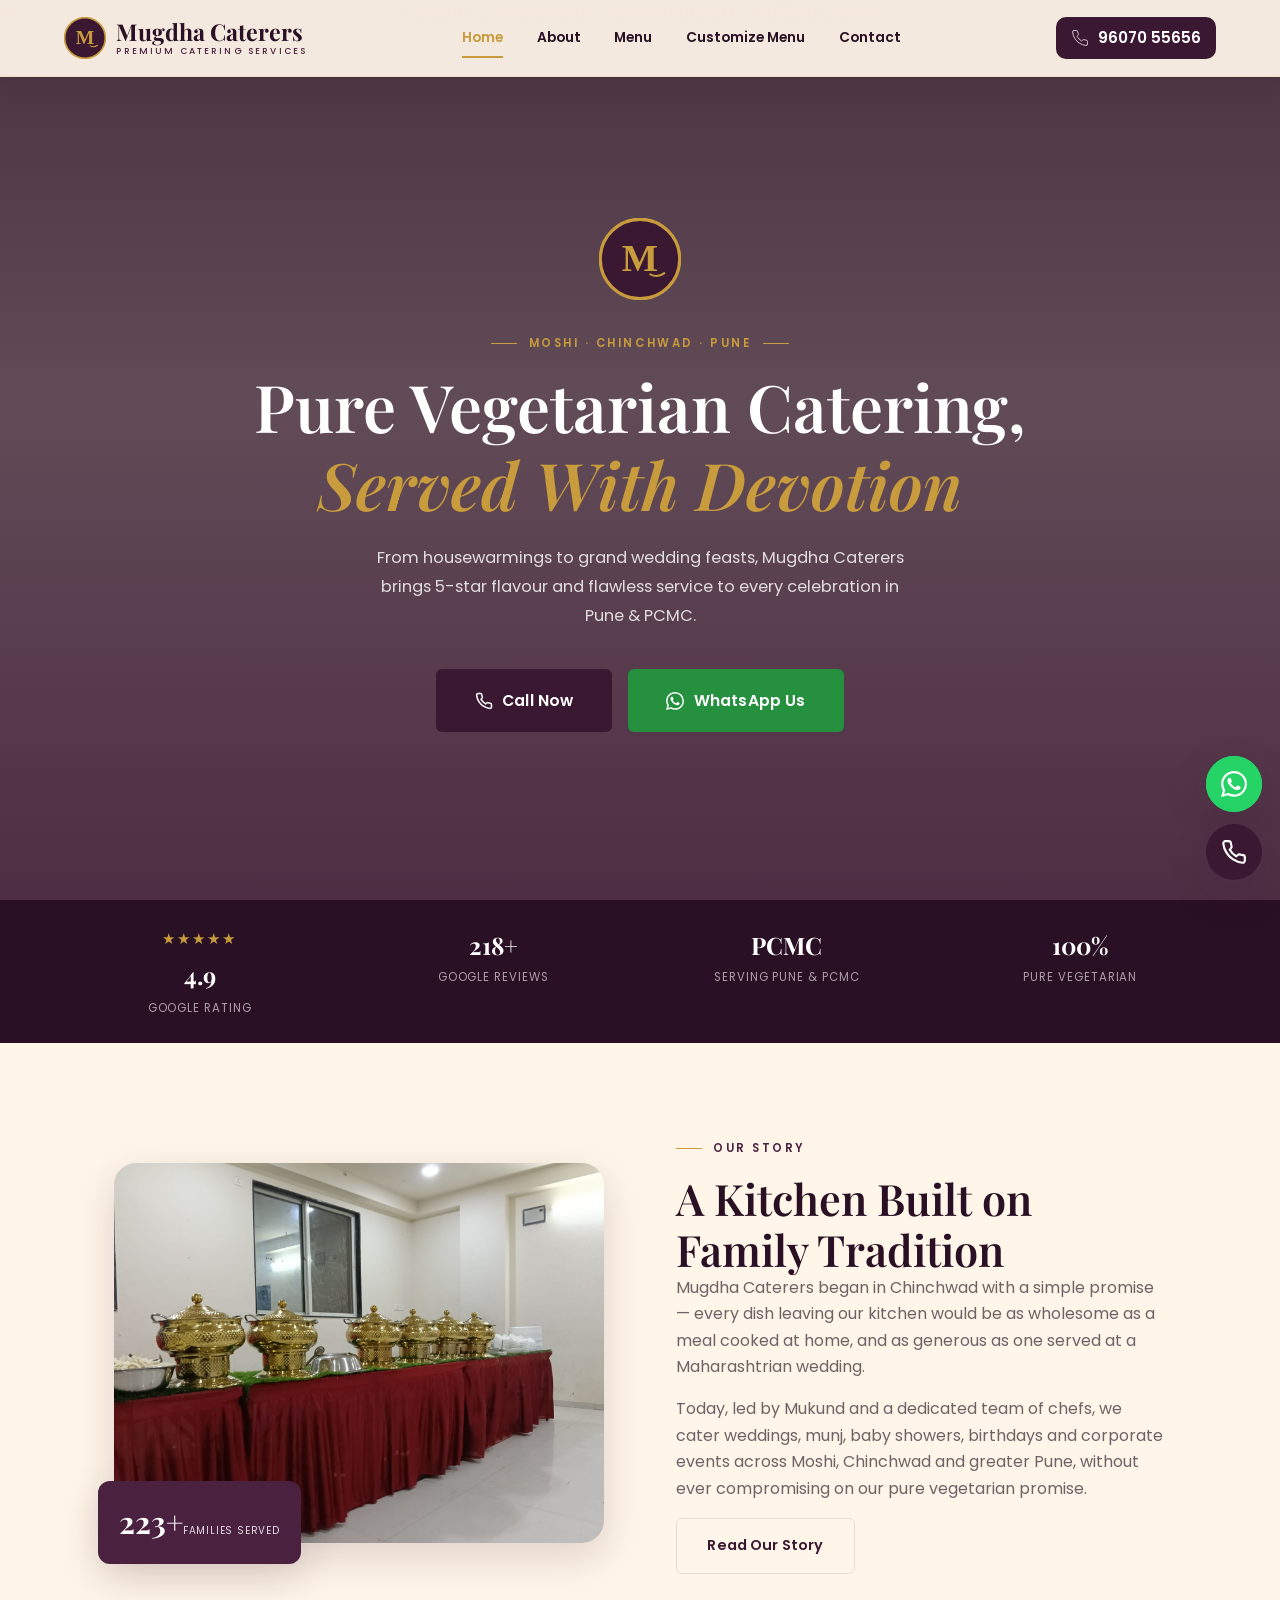
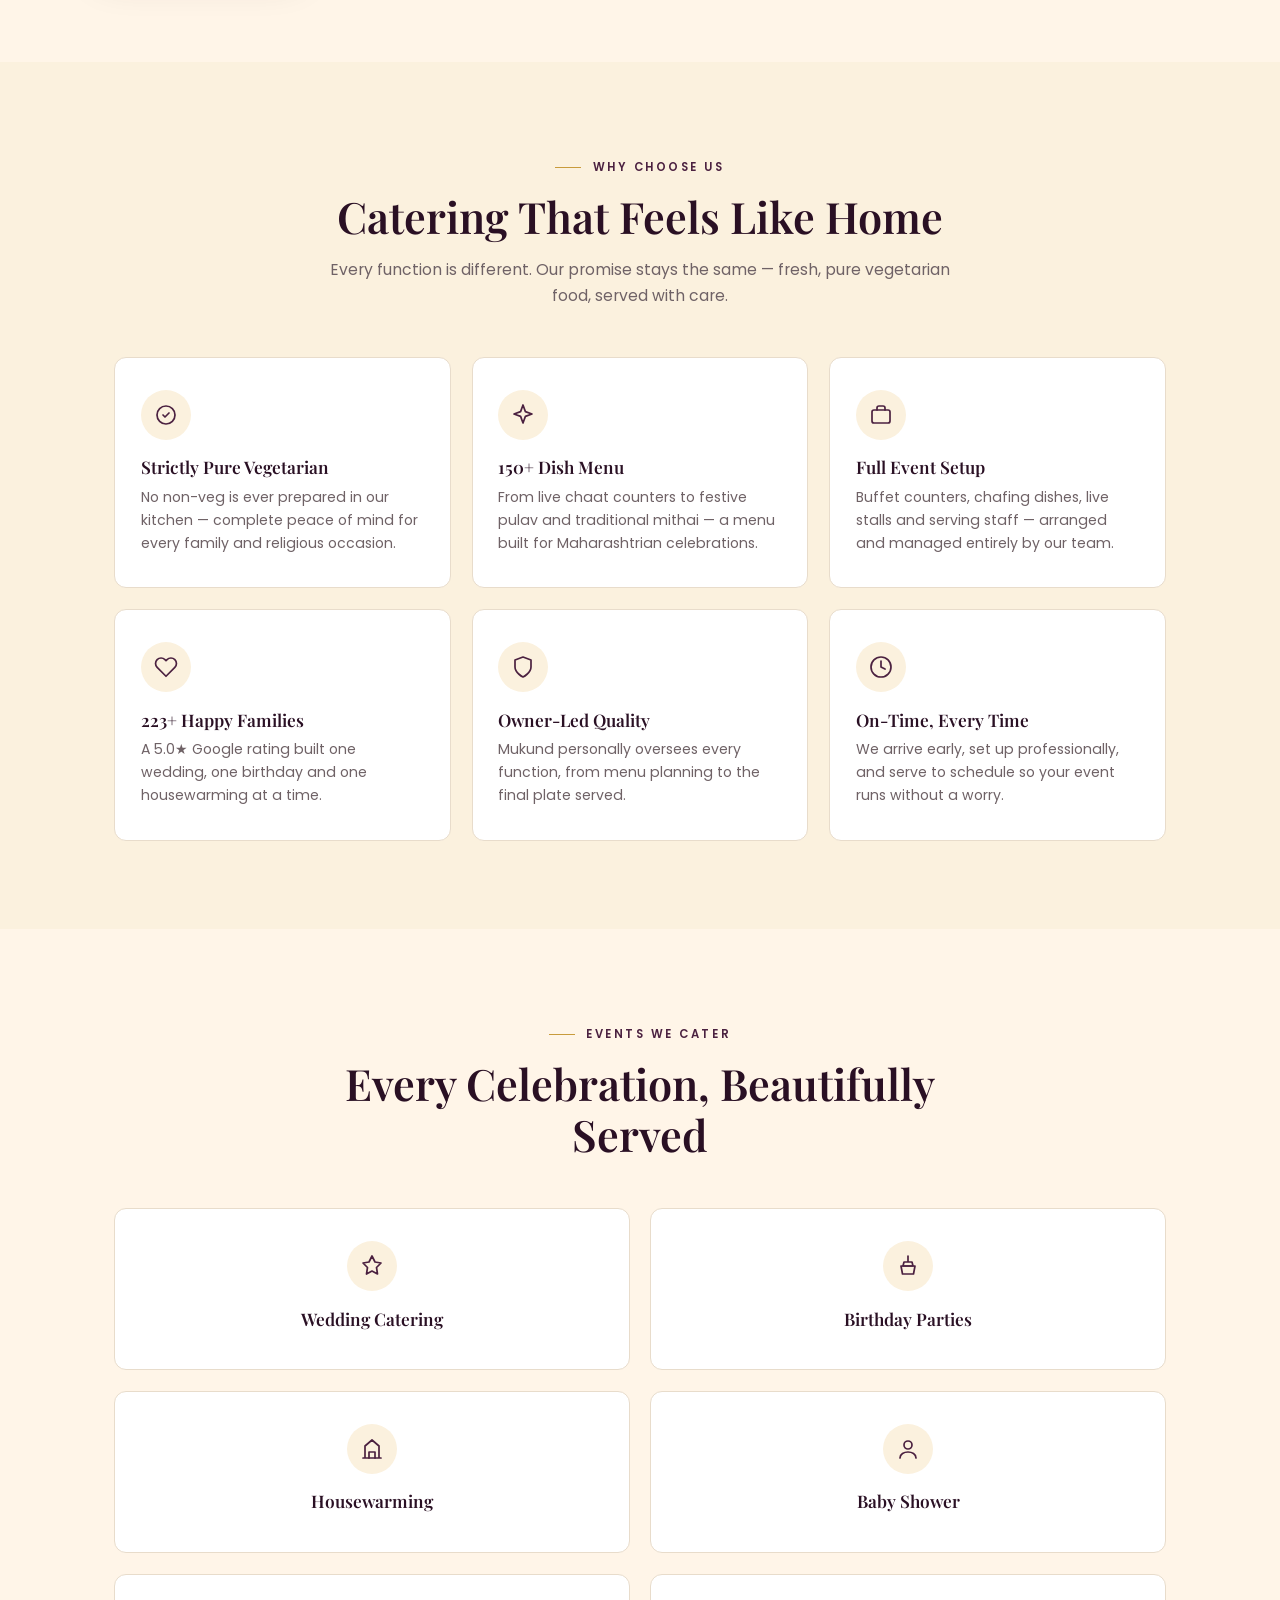
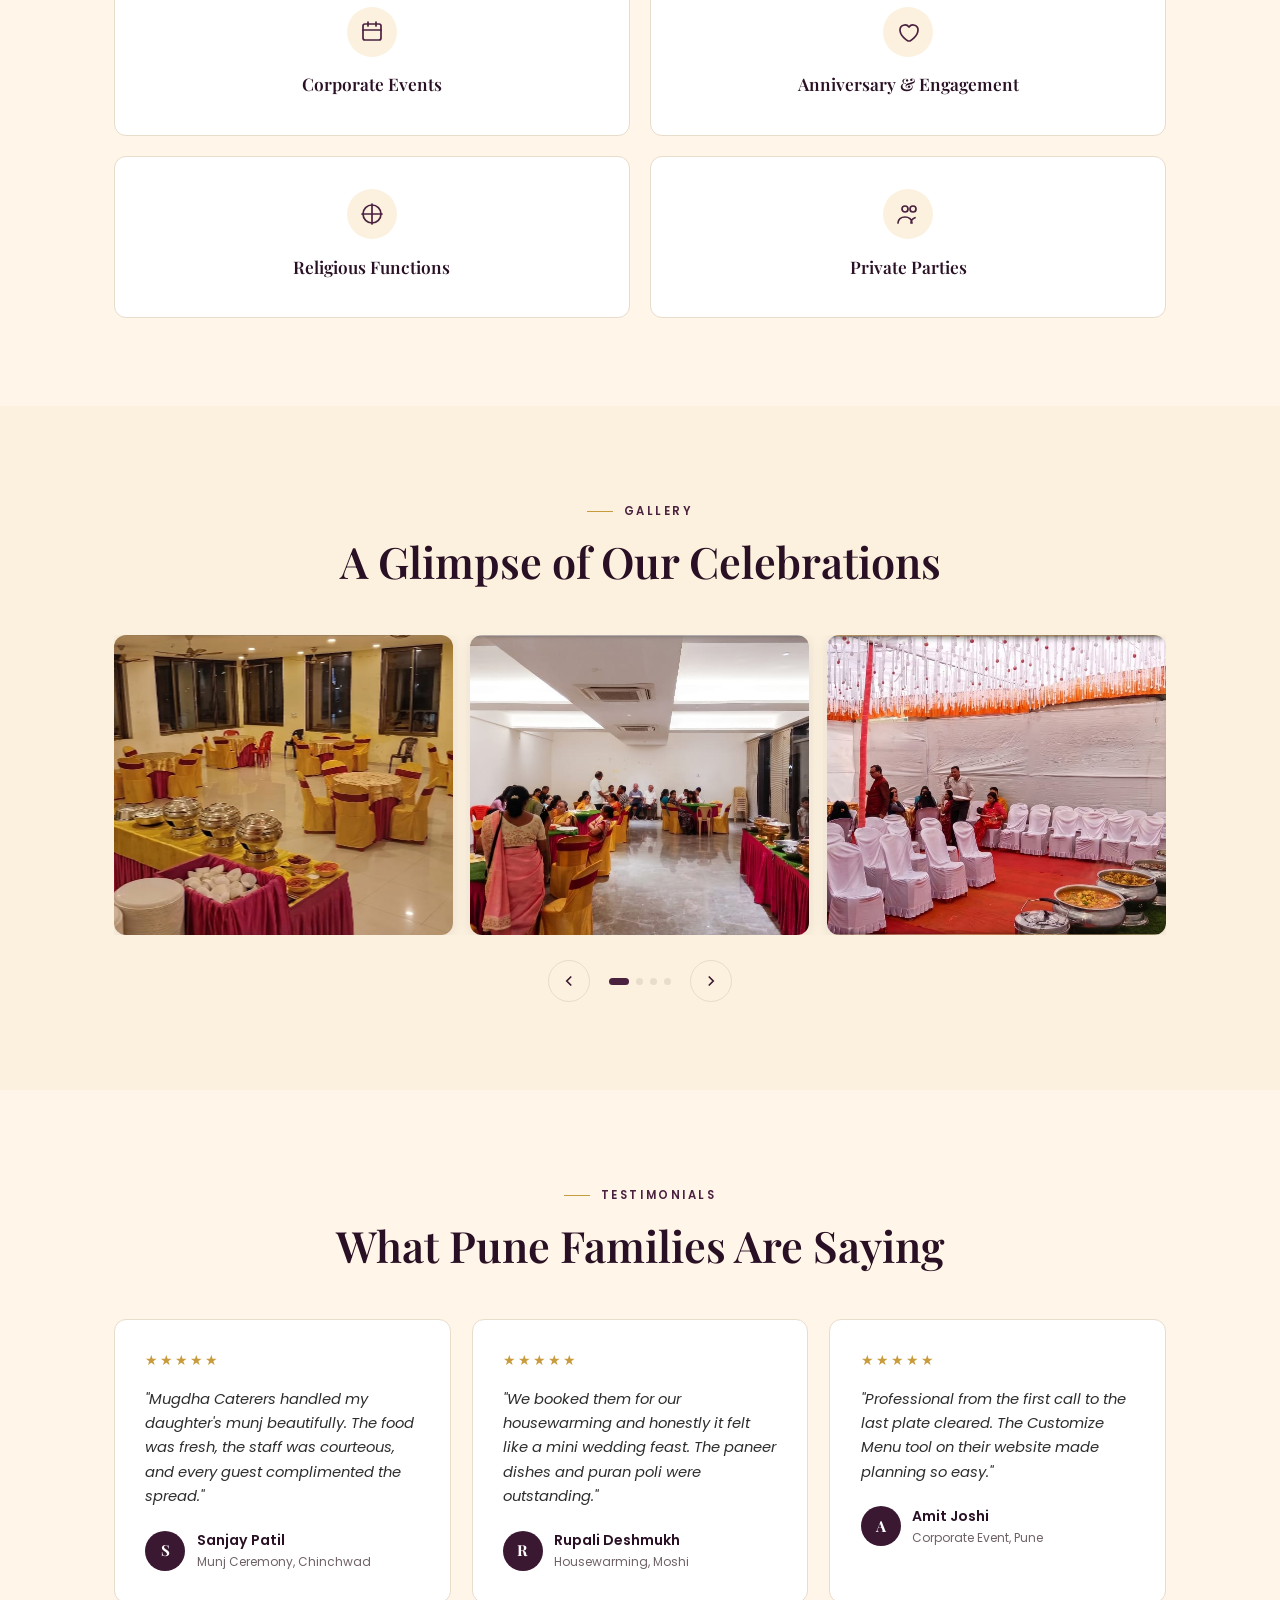
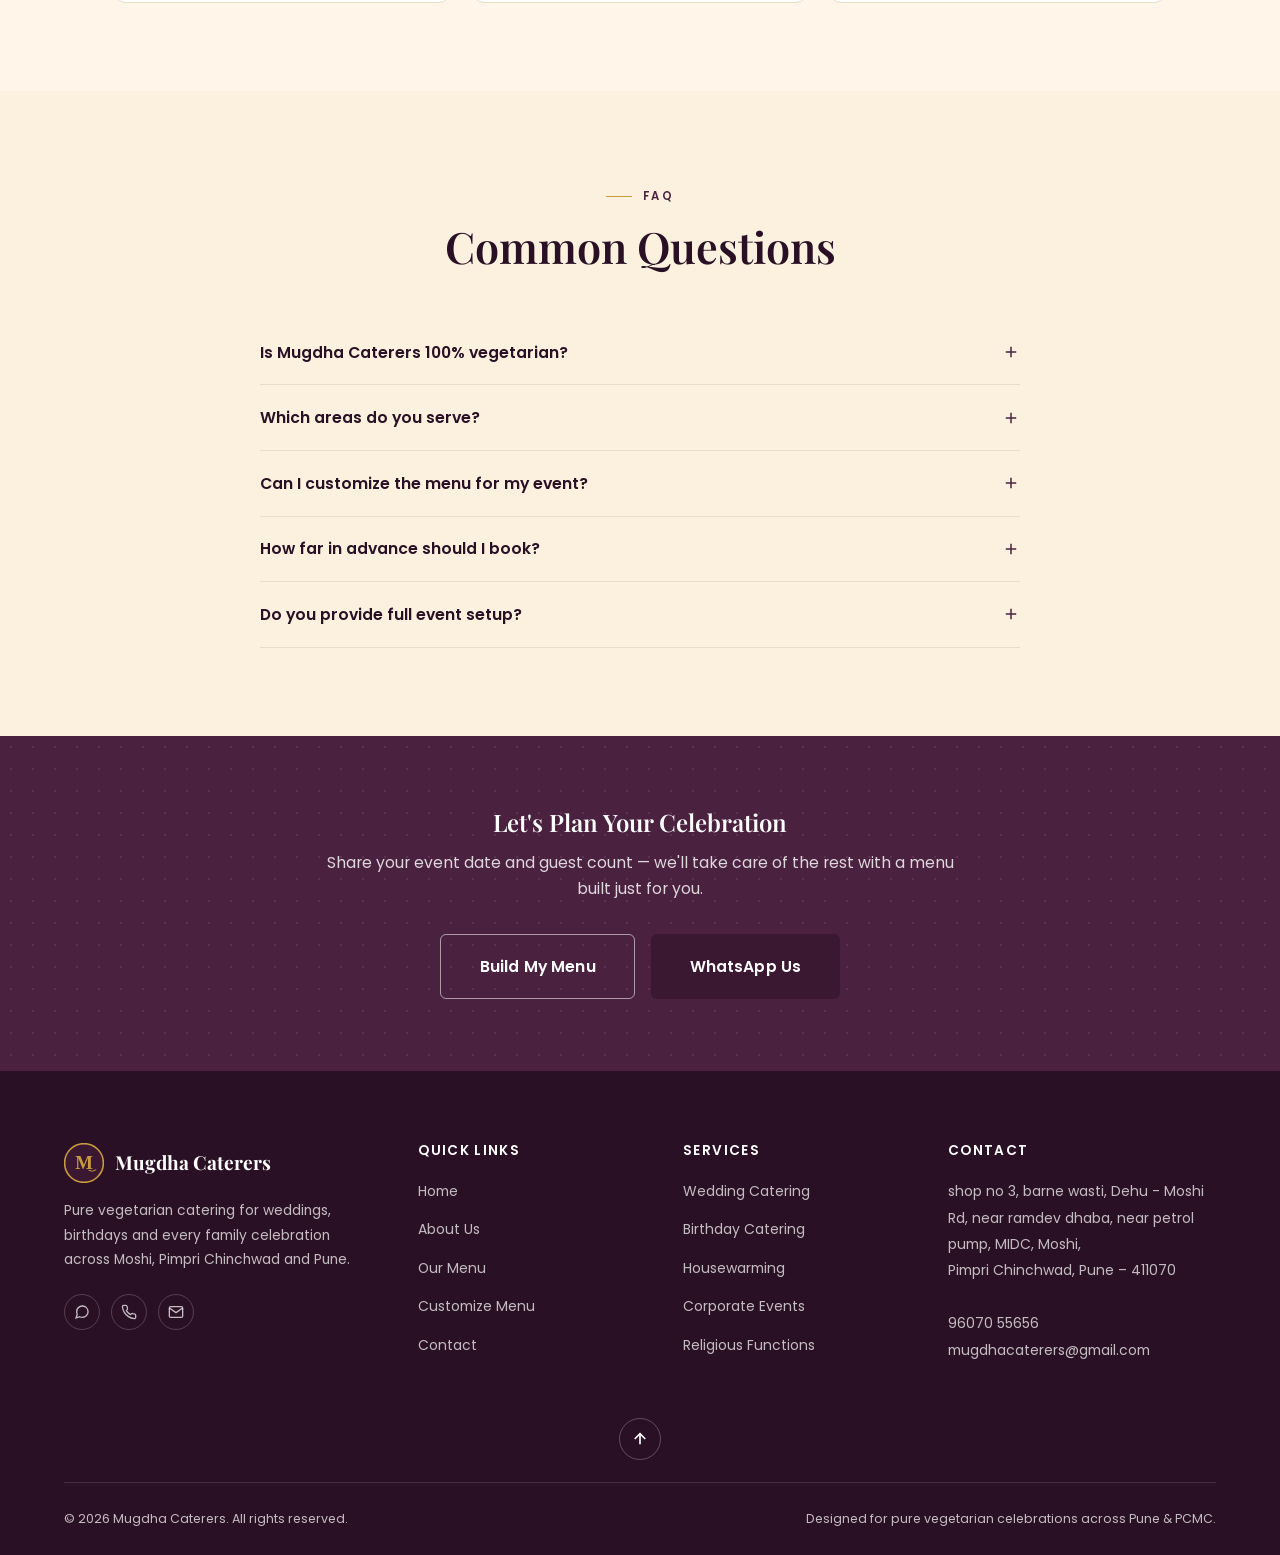
==== commit 9ba91f33: "final" ====
--- a/index.html
+++ b/index.html
@@ -17,7 +17,7 @@
 <meta name="twitter:title" content="Mugdha Caterers | Pure Vegetarian Catering in Moshi, Pune" />
 <meta name="twitter:description" content="5.0★ rated pure vegetarian catering for weddings, birthdays and every celebration across Moshi, Chinchwad &amp; PCMC." />
 <script type="application/ld+json">
-{"@context":"https://schema.org","@type":"LocalBusiness","name":"Mugdha Caterers","image":"https://mugdhacaterers.in/logo.png","telephone":"+919607055656","email":"mugdhacaterers@gmail.com","priceRange":"$$","servesCuisine":"Indian Vegetarian","address":{"@type":"PostalAddress","streetAddress":"Dagdoba Chowk, near Patanjali Shop, Chinchwad","addressLocality":"Pune","addressRegion":"Maharashtra","postalCode":"411033","addressCountry":"IN"},"areaServed":["Moshi","Chinchwad","PCMC","Pune"],"aggregateRating":{"@type":"AggregateRating","ratingValue":"5.0","reviewCount":"223"},"url":"https://mugdhacaterers.in"}
+{"@context":"https://schema.org","@type":"LocalBusiness","name":"Mugdha Caterers","image":"https://mugdhacaterers.in/logo.png","telephone":"+919607055656","email":"mugdhacaterers@gmail.com","priceRange":"$$","servesCuisine":"Indian Vegetarian","address":{"@type":"PostalAddress","streetAddress":"shop no 3, barne wasti, Dehu - Moshi Rd, near ramdev dhaba, near petrol pump, MIDC, Moshi, Pimpri-Chinchwad","addressLocality":"Pune","addressRegion":"Maharashtra","postalCode":"411070","addressCountry":"IN"},"areaServed":["Moshi","Chinchwad","PCMC","Pune"],"aggregateRating":{"@type":"AggregateRating","ratingValue":"5.0","reviewCount":"223"},"url":"https://mugdhacaterers.in"}
 </script>
 <link rel="icon" type="image/svg+xml" href="favicon.svg" />
 <link rel="preconnect" href="https://fonts.googleapis.com">
@@ -272,7 +272,7 @@
         <img src="favicon.svg" alt="Mugdha Caterers" width="40" height="40" />
         <span class="footer-brand-text">Mugdha Caterers</span>
       </a>
-      <p class="footer-desc">Pure vegetarian catering for weddings, birthdays and every family celebration across Moshi, Chinchwad and Pune.</p>
+      <p class="footer-desc">Pure vegetarian catering for weddings, birthdays and every family celebration across Moshi, Pimpri Chinchwad and Pune.</p>
       <div class="footer-social">
         <a href="https://wa.me/919607055656" target="_blank" rel="noopener" aria-label="WhatsApp"><svg viewBox="0 0 24 24"><path d="M21 11.5a8.38 8.38 0 01-.9 3.8 8.5 8.5 0 01-7.6 4.7 8.38 8.38 0 01-3.8-.9L3 21l1.9-5.7a8.38 8.38 0 01-.9-3.8 8.5 8.5 0 014.7-7.6 8.38 8.38 0 013.8-.9h.5a8.48 8.48 0 018 8v.5z"/></svg></a>
         <a href="tel:+919607055656" aria-label="Call"><svg viewBox="0 0 24 24"><path d="M22 16.92v3a2 2 0 01-2.18 2 19.79 19.79 0 01-8.63-3.07 19.5 19.5 0 01-6-6A19.79 19.79 0 012.12 4.18 2 2 0 014.11 2h3a2 2 0 012 1.72c.12.89.32 1.76.59 2.6a2 2 0 01-.45 2.11L8.09 9.91a16 16 0 006 6l1.48-1.16a2 2 0 012.11-.45c.84.27 1.71.47 2.6.59A2 2 0 0122 16.92z"/></svg></a>
@@ -302,7 +302,7 @@
     <div class="footer-col">
       <h4>Contact</h4>
       <address>
-        Dagdoba Chowk, near Patanjali Shop,<br />Chinchwad, Pune – 411033<br /><br />
+        shop no 3, barne wasti, Dehu - Moshi Rd, near ramdev dhaba, near petrol pump, MIDC, Moshi, <br /> Pimpri Chinchwad, Pune – 411070<br /><br />
         <a href="tel:+919607055656">96070 55656</a><br />
         <a href="mailto:mugdhacaterers@gmail.com">mugdhacaterers@gmail.com</a>
       </address>
--- a/style.css
+++ b/style.css
@@ -212,7 +212,19 @@
   border-bottom: 1px solid var(--line);
 }
 .nav-mobile a.active { color: var(--maroon); }
-.nav-mobile .btn { margin-top: 1.3rem; }
+.nav-mobile .btn{
+    margin-top:1.3rem;
+    color:#fff !important;
+}
+
+.nav-mobile .btn.btn-navy{
+    color:#fff !important;
+}
+
+.nav-mobile .btn svg{
+    stroke:#fff !important;
+    fill:none;
+}
 
 @media (min-width: 960px) {
   .nav-links { display: flex; }
@@ -669,47 +681,3 @@
 
 }
 
-/* Mobile Menu Call Button */
-.mobile-menu .nav-call,
-.mobile-nav .nav-call {
-
-    display: flex;
-    align-items: center;
-    justify-content: center;
-    gap: 10px;
-
-    width: 100%;
-
-    background: #3B1832;
-    color: #FFFFFF !important;
-
-    padding: 14px 18px;
-
-    border-radius: 12px;
-
-    text-decoration: none;
-
-    font-weight: 600;
-
-    border: none;
-}
-
-.mobile-menu .nav-call i,
-.mobile-menu .nav-call svg,
-.mobile-nav .nav-call i,
-.mobile-nav .nav-call svg {
-
-    color: #FFFFFF !important;
-    stroke: #FFFFFF !important;
-
-    width: 18px;
-    height: 18px;
-
-    flex-shrink: 0;
-}
-
-.mobile-menu .nav-call span,
-.mobile-nav .nav-call span {
-
-    color: #FFFFFF !important;
-}
